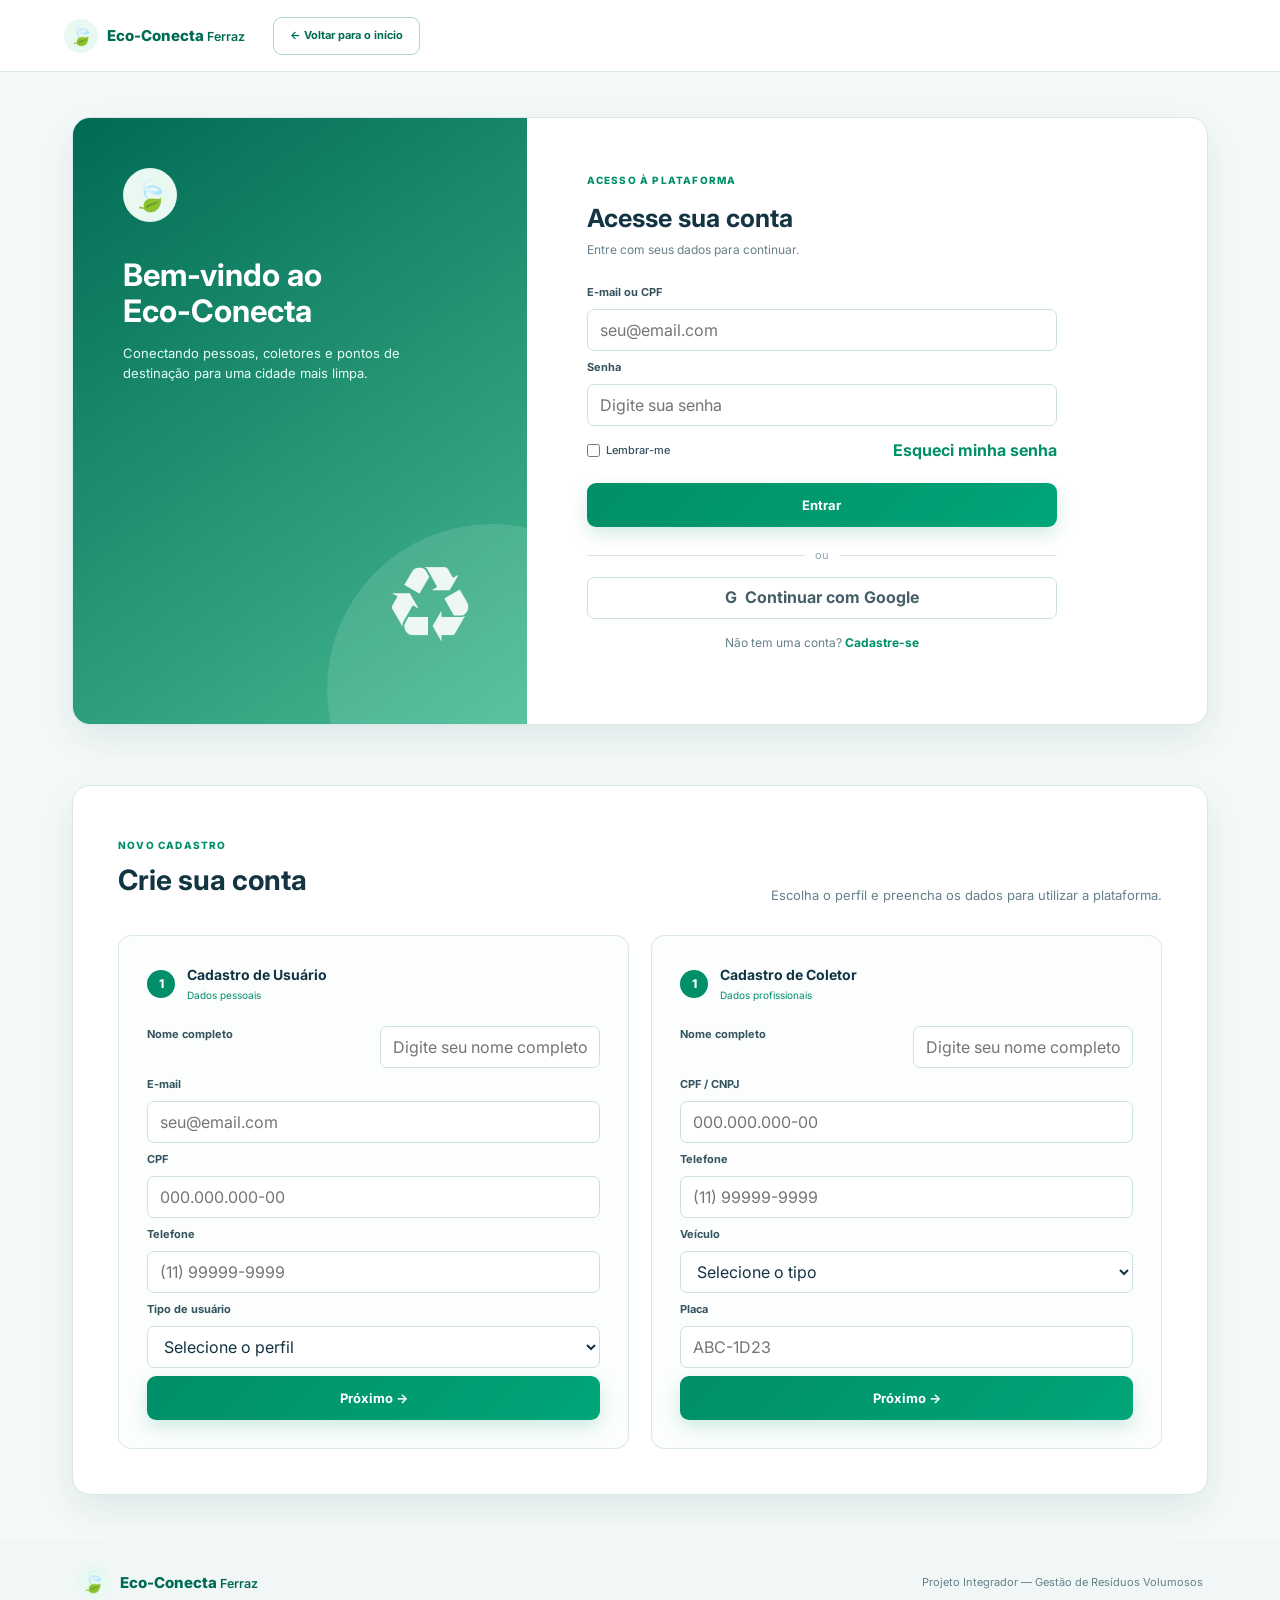
==== cadastro.html @ 70cba229 "Primeira versao novo projeto" ====
<!DOCTYPE html>
<html lang="pt-BR">
<head>
  <meta charset="UTF-8">
  <meta name="viewport" content="width=device-width, initial-scale=1.0">
  <title>Cadastro e Login | Eco-Conecta</title>
  <link rel="stylesheet" href="style.css">
</head>
<body class="auth-page">

  <header class="topbar">
    <a href="index.html" class="logo">
      <span class="logo-mark">🍃</span>
      <span>Eco-Conecta <small>Ferraz</small></span>
    </a>
    <a class="btn btn-outline btn-small" href="index.html">← Voltar para o início</a>
  </header>

  <main class="auth-wrapper">

    <section class="login-card">
      <div class="login-visual">
        <span class="logo-mark big">🍃</span>
        <h1>Bem-vindo ao<br><strong>Eco-Conecta</strong></h1>
        <p>Conectando pessoas, coletores e pontos de destinação para uma cidade mais limpa.</p>
        <div class="visual-icon">♻</div>
      </div>

      <div class="login-form">
        <span class="eyebrow">ACESSO À PLATAFORMA</span>
        <h2>Acesse sua conta</h2>
        <p>Entre com seus dados para continuar.</p>

        <form>
          <label for="login">E-mail ou CPF</label>
          <input id="login" type="text" placeholder="seu@email.com">

          <label for="senha">Senha</label>
          <input id="senha" type="password" placeholder="Digite sua senha">

          <div class="form-row">
            <label class="check"><input type="checkbox"> Lembrar-me</label>
            <a href="#">Esqueci minha senha</a>
          </div>

          <button class="btn btn-primary full" type="submit">Entrar</button>
        </form>

        <div class="divider"><span>ou</span></div>

        <button class="google-btn" type="button">G&nbsp; Continuar com Google</button>
        <p class="register-link">Não tem uma conta? <a href="#cadastro">Cadastre-se</a></p>
      </div>
    </section>

    <section class="register-section" id="cadastro">
      <div class="section-heading">
        <div>
          <span class="eyebrow">NOVO CADASTRO</span>
          <h2>Crie sua conta</h2>
        </div>
        <p>Escolha o perfil e preencha os dados para utilizar a plataforma.</p>
      </div>

      <div class="register-grid">
        <article class="register-card">
          <div class="card-title">
            <span class="number">1</span>
            <div><strong>Cadastro de Usuário</strong><small>Dados pessoais</small></div>
          </div>

          <form>
            <label for="nome">Nome completo</label>
            <input id="nome" type="text" placeholder="Digite seu nome completo">

            <label for="email">E-mail</label>
            <input id="email" type="email" placeholder="seu@email.com">

            <label for="cpf">CPF</label>
            <input id="cpf" type="text" placeholder="000.000.000-00">

            <label for="telefone">Telefone</label>
            <input id="telefone" type="tel" placeholder="(11) 99999-9999">

            <label for="perfil">Tipo de usuário</label>
            <select id="perfil">
              <option value="">Selecione o perfil</option>
              <option>Cidadão</option>
              <option>Coletor</option>
              <option>Empresa</option>
              <option>Gestora</option>
            </select>

            <button class="btn btn-primary full" type="submit">Próximo →</button>
          </form>
        </article>

        <article class="register-card collector">
          <div class="card-title">
            <span class="number">1</span>
            <div><strong>Cadastro de Coletor</strong><small>Dados profissionais</small></div>
          </div>

          <form>
            <label for="coletor-nome">Nome completo</label>
            <input id="coletor-nome" type="text" placeholder="Digite seu nome completo">

            <label for="coletor-cpf">CPF / CNPJ</label>
            <input id="coletor-cpf" type="text" placeholder="000.000.000-00">

            <label for="coletor-tel">Telefone</label>
            <input id="coletor-tel" type="tel" placeholder="(11) 99999-9999">

            <label for="veiculo">Veículo</label>
            <select id="veiculo">
              <option value="">Selecione o tipo</option>
              <option>Caminhão</option>
              <option>Caminhonete</option>
              <option>Utilitário</option>
              <option>Outro</option>
            </select>

            <label for="placa">Placa</label>
            <input id="placa" type="text" placeholder="ABC-1D23">

            <button class="btn btn-primary full" type="submit">Próximo →</button>
          </form>
        </article>
      </div>
    </section>

  </main>

  <footer>
    <div class="logo">
      <span class="logo-mark">🍃</span>
      <span>Eco-Conecta <small>Ferraz</small></span>
    </div>
    <span>Projeto Integrador — Gestão de Resíduos Volumosos</span>
  </footer>

</body>
</html>
---- style.css ----
@import url('https://fonts.googleapis.com/css2?family=Inter:wght@400;500;600;700;800&display=swap');

:root {
  --green: #008f68;
  --green-dark: #006b55;
  --green-soft: #eaf8f2;
  --navy: #073b4c;
  --text: #123443;
  --muted: #66808a;
  --line: #d9e8e7;
  --white: #ffffff;
  --bg: #f5faf9;
  --shadow: 0 14px 40px rgba(7, 59, 76, .10);
}

* { box-sizing: border-box; margin: 0; padding: 0; }

html { scroll-behavior: smooth; }

body {
  font-family: 'Inter', Arial, sans-serif;
  color: var(--text);
  background: var(--white);
  line-height: 1.55;
}

a { color: inherit; text-decoration: none; }

button, input, select { font: inherit; }

.topbar {
  min-height: 72px;
  display: flex;
  align-items: center;
  gap: 28px;
  padding: 0 5%;
  border-bottom: 1px solid var(--line);
  background: rgba(255,255,255,.96);
  position: sticky;
  top: 0;
  z-index: 10;
}

.logo {
  display: inline-flex;
  align-items: center;
  gap: 9px;
  font-size: 15px;
  font-weight: 800;
  color: var(--green-dark);
  white-space: nowrap;
}

.logo small { font-weight: 600; }

.logo-mark {
  width: 34px;
  height: 34px;
  display: grid;
  place-items: center;
  border-radius: 50%;
  background: var(--green-soft);
  font-size: 20px;
}

.logo-mark.big { width: 54px; height: 54px; font-size: 30px; }

.nav {
  display: flex;
  align-items: center;
  justify-content: center;
  gap: 24px;
  flex: 1;
}

.nav a {
  font-size: 12px;
  font-weight: 600;
  color: #47636c;
}

.nav a:hover { color: var(--green); }

.btn {
  min-height: 44px;
  border: 0;
  border-radius: 9px;
  padding: 0 22px;
  display: inline-flex;
  align-items: center;
  justify-content: center;
  gap: 7px;
  font-size: 13px;
  font-weight: 700;
  cursor: pointer;
  transition: .2s ease;
}

.btn:hover { transform: translateY(-1px); }

.btn-primary {
  color: white;
  background: linear-gradient(135deg, var(--green), #00a579);
  box-shadow: 0 7px 18px rgba(0,143,104,.18);
}

.btn-outline {
  color: var(--green-dark);
  border: 1px solid #acd8cb;
  background: white;
}

.btn-light {
  color: var(--green-dark);
  background: white;
}

.btn-outline-light {
  color: white;
  border: 1px solid rgba(255,255,255,.7);
  background: transparent;
}

.btn-small { min-height: 38px; padding: 0 16px; font-size: 11px; }

.full { width: 100%; }

.section { padding: 74px 6%; }

.hero {
  min-height: 590px;
  display: grid;
  grid-template-columns: 1.05fr .95fr;
  align-items: center;
  gap: 40px;
  background: linear-gradient(115deg, #f7fcfb 0%, #e8f8f2 100%);
  overflow: hidden;
}

.eyebrow {
  display: inline-block;
  margin-bottom: 10px;
  color: var(--green);
  font-size: 10px;
  font-weight: 800;
  letter-spacing: .12em;
}

.hero h1 {
  font-size: clamp(34px, 4vw, 56px);
  line-height: 1.08;
  letter-spacing: -.04em;
  margin-bottom: 22px;
}

.hero h1 strong { color: var(--green); }

.hero p {
  max-width: 650px;
  color: #4e6a73;
  font-size: 15px;
}

.hero-actions { display: flex; gap: 12px; margin: 28px 0; }

.hero-highlights {
  display: grid;
  grid-template-columns: repeat(4, 1fr);
  gap: 12px;
  max-width: 720px;
}

.hero-highlights div {
  display: grid;
  grid-template-columns: 30px 1fr;
  column-gap: 7px;
  align-items: center;
  font-size: 10px;
}

.hero-highlights span { grid-row: span 2; font-size: 21px; }
.hero-highlights b { font-size: 10px; }
.hero-highlights small { color: var(--muted); }

.hero-art {
  min-height: 390px;
  position: relative;
  display: grid;
  place-items: center;
}

.art-circle {
  width: 390px;
  height: 390px;
  border-radius: 50%;
  background: radial-gradient(circle, #ccefe0 0 45%, #b4e3d1 46% 67%, transparent 68%);
}

.art-card {
  position: absolute;
  width: 110px;
  height: 110px;
  display: grid;
  place-items: center;
  border-radius: 22px;
  background: white;
  border: 1px solid rgba(0,107,85,.12);
  box-shadow: var(--shadow);
  font-size: 54px;
}

.art-card-sofa { top: 60px; left: 12%; }
.art-card-branch { top: 35px; right: 8%; }
.art-card-rubble { bottom: 75px; left: 22%; }

.art-truck {
  position: absolute;
  right: 20%;
  bottom: 76px;
  font-size: 90px;
  filter: drop-shadow(0 14px 10px rgba(0,0,0,.13));
}

.art-label {
  position: absolute;
  right: 6%;
  bottom: 10px;
  max-width: 230px;
  padding: 15px 18px;
  border-radius: 12px;
  color: white;
  background: linear-gradient(135deg, #00755b, #005344);
  box-shadow: var(--shadow);
}

.art-label strong, .art-label span { display: block; }
.art-label strong { font-size: 13px; }
.art-label span { margin-top: 4px; font-size: 10px; opacity: .9; }

.section-heading {
  display: flex;
  justify-content: space-between;
  align-items: end;
  gap: 30px;
  margin-bottom: 30px;
}

.section-heading.center {
  display: block;
  text-align: center;
}

.section-heading h2 {
  font-size: 28px;
  line-height: 1.2;
  margin-bottom: 8px;
}

.section-heading p {
  max-width: 520px;
  color: var(--muted);
  font-size: 13px;
}

.center p { margin: auto; }

.types { background: #fff; }

.type-grid {
  display: grid;
  grid-template-columns: repeat(6, 1fr);
  gap: 12px;
}

.type-card {
  min-height: 165px;
  padding: 18px;
  border: 1px solid var(--line);
  border-radius: 13px;
  background: white;
  box-shadow: 0 5px 18px rgba(7,59,76,.04);
}

.type-card:hover { border-color: #9ed4c5; }

.type-card span {
  display: block;
  margin-bottom: 12px;
  font-size: 30px;
}

.type-card strong, .type-card small { display: block; }
.type-card strong { font-size: 13px; margin-bottom: 5px; }
.type-card small { color: var(--muted); font-size: 10px; }

.how { background: var(--bg); }

.steps {
  display: grid;
  grid-template-columns: repeat(4, 1fr);
  gap: 16px;
}

.step {
  padding: 26px;
  border-radius: 14px;
  background: white;
  border: 1px solid var(--line);
}

.step span {
  color: var(--green);
  font-size: 12px;
  font-weight: 800;
}

.step h3 { margin: 12px 0 6px; font-size: 16px; }
.step p { color: var(--muted); font-size: 12px; }

.request {
  display: flex;
  align-items: center;
  justify-content: space-between;
  gap: 30px;
  color: white;
  background: linear-gradient(135deg, #006b55, #009a70);
}

.request .eyebrow { color: #a9ebd4; }
.request h2 { font-size: 28px; margin-bottom: 8px; }
.request p { max-width: 650px; opacity: .9; font-size: 13px; }

.transparency {
  display: grid;
  grid-template-columns: auto 1fr auto;
  align-items: center;
  gap: 22px;
  color: white;
  background: #005344;
}

.transparency .eyebrow { color: #9fe3cf; }
.transparency h2 { font-size: 21px; }
.transparency p { color: #c6e8de; font-size: 12px; }
.transparency-icon { font-size: 45px; }

footer {
  min-height: 85px;
  padding: 22px 6%;
  display: flex;
  align-items: center;
  justify-content: space-between;
  gap: 20px;
  color: var(--muted);
  font-size: 11px;
  background: #f1f7f6;
}

/* Cadastro / Login */

.auth-page { background: #f5faf9; }

.auth-wrapper {
  max-width: 1180px;
  margin: 45px auto;
  padding: 0 22px;
}

.login-card {
  display: grid;
  grid-template-columns: .8fr 1.2fr;
  min-height: 440px;
  overflow: hidden;
  border: 1px solid var(--line);
  border-radius: 18px;
  background: white;
  box-shadow: var(--shadow);
}

.login-visual {
  position: relative;
  padding: 50px;
  color: white;
  overflow: hidden;
  background: linear-gradient(145deg, #006b55, #45b991);
}

.login-visual:after {
  content: "";
  position: absolute;
  width: 330px;
  height: 330px;
  right: -130px;
  bottom: -130px;
  border-radius: 50%;
  background: rgba(255,255,255,.12);
}

.login-visual h1 {
  position: relative;
  z-index: 1;
  margin-top: 35px;
  font-size: 31px;
  line-height: 1.15;
}

.login-visual p {
  position: relative;
  z-index: 1;
  max-width: 330px;
  margin-top: 15px;
  color: #e4fff5;
  font-size: 13px;
}

.visual-icon {
  position: absolute;
  z-index: 1;
  right: 50px;
  bottom: 40px;
  font-size: 105px;
  opacity: .9;
}

.login-form {
  padding: 48px 60px;
  max-width: 590px;
}

.login-form h2 { font-size: 25px; margin-bottom: 4px; }
.login-form > p { color: var(--muted); font-size: 12px; margin-bottom: 24px; }

form { display: grid; gap: 8px; }

label {
  color: #34535e;
  font-size: 11px;
  font-weight: 700;
}

input, select {
  width: 100%;
  height: 42px;
  padding: 0 12px;
  border: 1px solid #cfe1df;
  border-radius: 7px;
  outline: none;
  color: var(--text);
  background: white;
}

input:focus, select:focus { border-color: var(--green); box-shadow: 0 0 0 3px rgba(0,143,104,.08); }

.form-row {
  display: flex;
  align-items: center;
  justify-content: space-between;
  margin: 4px 0 12px;
}

.form-row a, .register-link a { color: var(--green); font-weight: 700; }

.check {
  display: flex;
  align-items: center;
  gap: 6px;
  font-weight: 500;
}

.check input { width: auto; height: auto; }

.divider {
  position: relative;
  margin: 20px 0 13px;
  text-align: center;
  color: #91a6ab;
  font-size: 11px;
}

.divider:before {
  content: "";
  position: absolute;
  left: 0; right: 0; top: 50%;
  height: 1px;
  background: var(--line);
}

.divider span { position: relative; padding: 0 10px; background: white; }

.google-btn {
  width: 100%;
  height: 42px;
  border: 1px solid #cfe1df;
  border-radius: 7px;
  background: white;
  color: #455e67;
  font-weight: 700;
  cursor: pointer;
}

.register-link {
  text-align: center;
  margin-top: 15px;
  color: var(--muted);
  font-size: 11px;
}

.register-section {
  margin-top: 60px;
  padding: 45px;
  border-radius: 18px;
  background: white;
  border: 1px solid var(--line);
  box-shadow: var(--shadow);
}

.register-grid {
  display: grid;
  grid-template-columns: 1fr 1fr;
  gap: 22px;
}

.register-card {
  padding: 28px;
  border: 1px solid var(--line);
  border-radius: 13px;
  background: #fbfefd;
}

.card-title {
  display: flex;
  align-items: center;
  gap: 12px;
  margin-bottom: 22px;
}

.card-title .number {
  width: 28px;
  height: 28px;
  display: grid;
  place-items: center;
  border-radius: 50%;
  color: white;
  background: var(--green);
  font-size: 12px;
  font-weight: 800;
}

.card-title strong, .card-title small { display: block; }
.card-title strong { font-size: 14px; }
.card-title small { color: var(--green); font-size: 10px; margin-top: 2px; }

.register-card form { grid-template-columns: 1fr 1fr; column-gap: 12px; }
.register-card form label,
.register-card form input,
.register-card form select,
.register-card form button { grid-column: span 2; }

.register-card form label:nth-of-type(1) { grid-column: span 1; }
.register-card form input:nth-of-type(1) { grid-column: span 1; }

@media (max-width: 1000px) {
  .nav { display: none; }
  .hero { grid-template-columns: 1fr; }
  .hero-art { min-height: 330px; }
  .type-grid { grid-template-columns: repeat(3, 1fr); }
  .steps { grid-template-columns: repeat(2, 1fr); }
}

@media (max-width: 720px) {
  .topbar { padding: 12px 5%; }
  .topbar > .btn { margin-left: auto; }
  .section { padding: 52px 5%; }
  .hero { min-height: auto; padding-top: 55px; }
  .hero h1 { font-size: 36px; }
  .hero-highlights { grid-template-columns: repeat(2, 1fr); }
  .hero-art { transform: scale(.85); margin: -25px 0; }
  .section-heading { display: block; }
  .section-heading p { margin-top: 10px; }
  .type-grid, .steps, .register-grid { grid-template-columns: 1fr; }
  .request, .transparency { display: block; }
  .request .btn, .transparency .btn { margin-top: 20px; }
  .transparency-icon { margin-bottom: 10px; }
  footer { flex-direction: column; align-items: flex-start; }
  .login-card { grid-template-columns: 1fr; }
  .login-visual { min-height: 290px; padding: 35px; }
  .login-form { padding: 35px 25px; }
  .register-section { padding: 25px 18px; }
}

@media (max-width: 450px) {
  .topbar .logo { font-size: 12px; }
  .topbar > .btn { padding: 0 10px; font-size: 10px; }
  .hero-art { transform: scale(.65); margin: -70px 0; }
  .type-grid { grid-template-columns: 1fr 1fr; }
  .register-card form { grid-template-columns: 1fr; }
  .register-card form label,
  .register-card form input,
  .register-card form select,
  .register-card form button,
  .register-card form label:nth-of-type(1),
  .register-card form input:nth-of-type(1) { grid-column: 1; }
}
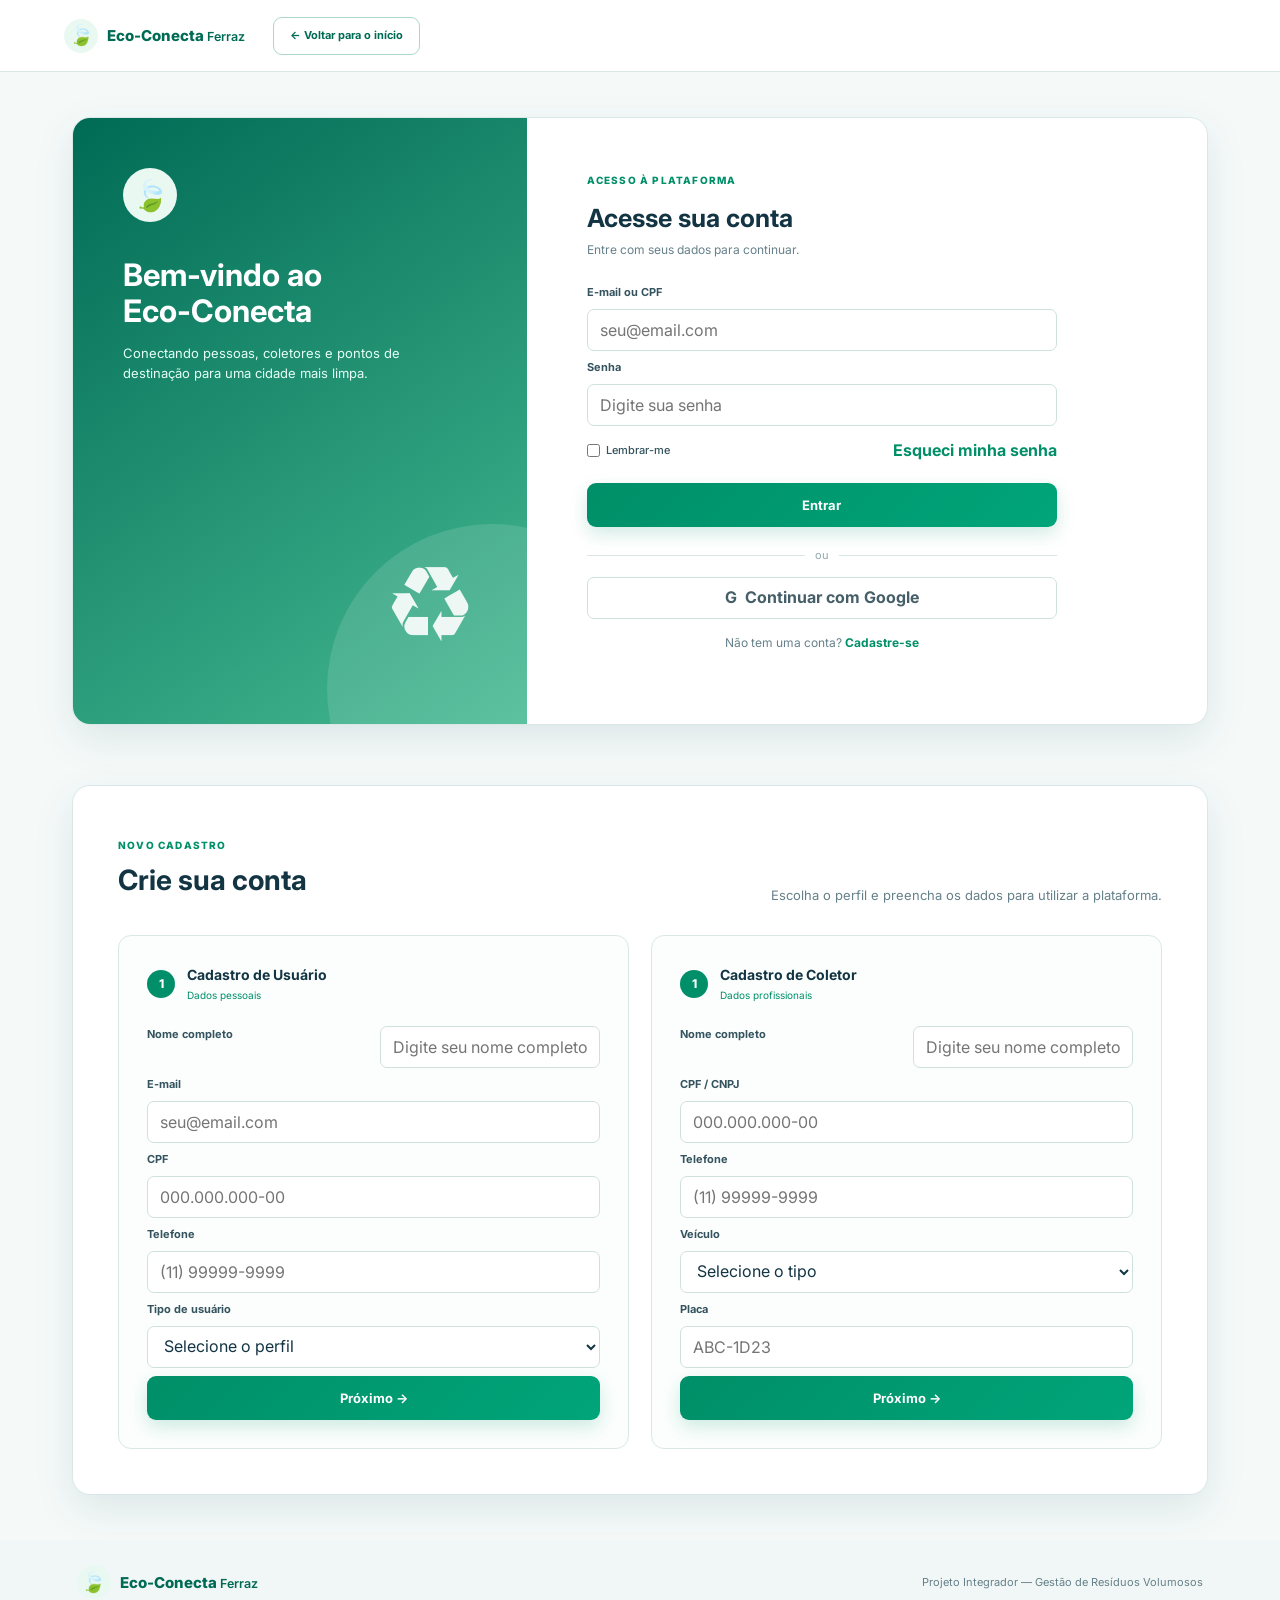
==== commit 56795e0c: "Atualização do link no cadastro.html para CSS/style.css" ====
--- a/cadastro.html
+++ b/cadastro.html
@@ -4,7 +4,7 @@
   <meta charset="UTF-8">
   <meta name="viewport" content="width=device-width, initial-scale=1.0">
   <title>Cadastro e Login | Eco-Conecta</title>
-  <link rel="stylesheet" href="style.css">
+  <link rel="stylesheet" href="CSS/style.css">
 </head>
 <body class="auth-page">
 
--- a/CSS/style.css
+++ b/CSS/style.css
@@ -0,0 +1,604 @@
+
+@import url('https://fonts.googleapis.com/css2?family=Inter:wght@400;500;600;700;800&display=swap');
+
+:root {
+  --green: #008f68;
+  --green-dark: #006b55;
+  --green-soft: #eaf8f2;
+  --navy: #073b4c;
+  --text: #123443;
+  --muted: #66808a;
+  --line: #d9e8e7;
+  --white: #ffffff;
+  --bg: #f5faf9;
+  --shadow: 0 14px 40px rgba(7, 59, 76, .10);
+}
+
+* { box-sizing: border-box; margin: 0; padding: 0; }
+
+html { scroll-behavior: smooth; }
+
+body {
+  font-family: 'Inter', Arial, sans-serif;
+  color: var(--text);
+  background: var(--white);
+  line-height: 1.55;
+}
+
+a { color: inherit; text-decoration: none; }
+
+button, input, select { font: inherit; }
+
+.topbar {
+  min-height: 72px;
+  display: flex;
+  align-items: center;
+  gap: 28px;
+  padding: 0 5%;
+  border-bottom: 1px solid var(--line);
+  background: rgba(255,255,255,.96);
+  position: sticky;
+  top: 0;
+  z-index: 10;
+}
+
+.logo {
+  display: inline-flex;
+  align-items: center;
+  gap: 9px;
+  font-size: 15px;
+  font-weight: 800;
+  color: var(--green-dark);
+  white-space: nowrap;
+}
+
+.logo small { font-weight: 600; }
+
+.logo-mark {
+  width: 34px;
+  height: 34px;
+  display: grid;
+  place-items: center;
+  border-radius: 50%;
+  background: var(--green-soft);
+  font-size: 20px;
+}
+
+.logo-mark.big { width: 54px; height: 54px; font-size: 30px; }
+
+.nav {
+  display: flex;
+  align-items: center;
+  justify-content: center;
+  gap: 24px;
+  flex: 1;
+}
+
+.nav a {
+  font-size: 12px;
+  font-weight: 600;
+  color: #47636c;
+}
+
+.nav a:hover { color: var(--green); }
+
+.btn {
+  min-height: 44px;
+  border: 0;
+  border-radius: 9px;
+  padding: 0 22px;
+  display: inline-flex;
+  align-items: center;
+  justify-content: center;
+  gap: 7px;
+  font-size: 13px;
+  font-weight: 700;
+  cursor: pointer;
+  transition: .2s ease;
+}
+
+.btn:hover { transform: translateY(-1px); }
+
+.btn-primary {
+  color: white;
+  background: linear-gradient(135deg, var(--green), #00a579);
+  box-shadow: 0 7px 18px rgba(0,143,104,.18);
+}
+
+.btn-outline {
+  color: var(--green-dark);
+  border: 1px solid #acd8cb;
+  background: white;
+}
+
+.btn-light {
+  color: var(--green-dark);
+  background: white;
+}
+
+.btn-outline-light {
+  color: white;
+  border: 1px solid rgba(255,255,255,.7);
+  background: transparent;
+}
+
+.btn-small { min-height: 38px; padding: 0 16px; font-size: 11px; }
+
+.full { width: 100%; }
+
+.section { padding: 74px 6%; }
+
+.hero {
+  min-height: 590px;
+  display: grid;
+  grid-template-columns: 1.05fr .95fr;
+  align-items: center;
+  gap: 40px;
+  background: linear-gradient(115deg, #f7fcfb 0%, #e8f8f2 100%);
+  overflow: hidden;
+}
+
+.eyebrow {
+  display: inline-block;
+  margin-bottom: 10px;
+  color: var(--green);
+  font-size: 10px;
+  font-weight: 800;
+  letter-spacing: .12em;
+}
+
+.hero h1 {
+  font-size: clamp(34px, 4vw, 56px);
+  line-height: 1.08;
+  letter-spacing: -.04em;
+  margin-bottom: 22px;
+}
+
+.hero h1 strong { color: var(--green); }
+
+.hero p {
+  max-width: 650px;
+  color: #4e6a73;
+  font-size: 15px;
+}
+
+.hero-actions { display: flex; gap: 12px; margin: 28px 0; }
+
+.hero-highlights {
+  display: grid;
+  grid-template-columns: repeat(4, 1fr);
+  gap: 12px;
+  max-width: 720px;
+}
+
+.hero-highlights div {
+  display: grid;
+  grid-template-columns: 30px 1fr;
+  column-gap: 7px;
+  align-items: center;
+  font-size: 10px;
+}
+
+.hero-highlights span { grid-row: span 2; font-size: 21px; }
+.hero-highlights b { font-size: 10px; }
+.hero-highlights small { color: var(--muted); }
+
+.hero-art {
+  min-height: 390px;
+  position: relative;
+  display: grid;
+  place-items: center;
+}
+
+.art-circle {
+  width: 390px;
+  height: 390px;
+  border-radius: 50%;
+  background: radial-gradient(circle, #ccefe0 0 45%, #b4e3d1 46% 67%, transparent 68%);
+}
+
+.art-card {
+  position: absolute;
+  width: 110px;
+  height: 110px;
+  display: grid;
+  place-items: center;
+  border-radius: 22px;
+  background: white;
+  border: 1px solid rgba(0,107,85,.12);
+  box-shadow: var(--shadow);
+  font-size: 54px;
+}
+
+.art-card-sofa { top: 60px; left: 12%; }
+.art-card-branch { top: 35px; right: 8%; }
+.art-card-rubble { bottom: 75px; left: 22%; }
+
+.art-truck {
+  position: absolute;
+  right: 20%;
+  bottom: 76px;
+  font-size: 90px;
+  filter: drop-shadow(0 14px 10px rgba(0,0,0,.13));
+}
+
+.art-label {
+  position: absolute;
+  right: 6%;
+  bottom: 10px;
+  max-width: 230px;
+  padding: 15px 18px;
+  border-radius: 12px;
+  color: white;
+  background: linear-gradient(135deg, #00755b, #005344);
+  box-shadow: var(--shadow);
+}
+
+.art-label strong, .art-label span { display: block; }
+.art-label strong { font-size: 13px; }
+.art-label span { margin-top: 4px; font-size: 10px; opacity: .9; }
+
+.section-heading {
+  display: flex;
+  justify-content: space-between;
+  align-items: end;
+  gap: 30px;
+  margin-bottom: 30px;
+}
+
+.section-heading.center {
+  display: block;
+  text-align: center;
+}
+
+.section-heading h2 {
+  font-size: 28px;
+  line-height: 1.2;
+  margin-bottom: 8px;
+}
+
+.section-heading p {
+  max-width: 520px;
+  color: var(--muted);
+  font-size: 13px;
+}
+
+.center p { margin: auto; }
+
+.types { background: #fff; }
+
+.type-grid {
+  display: grid;
+  grid-template-columns: repeat(6, 1fr);
+  gap: 12px;
+}
+
+.type-card {
+  min-height: 165px;
+  padding: 18px;
+  border: 1px solid var(--line);
+  border-radius: 13px;
+  background: white;
+  box-shadow: 0 5px 18px rgba(7,59,76,.04);
+}
+
+.type-card:hover { border-color: #9ed4c5; }
+
+.type-card span {
+  display: block;
+  margin-bottom: 12px;
+  font-size: 30px;
+}
+
+.type-card strong, .type-card small { display: block; }
+.type-card strong { font-size: 13px; margin-bottom: 5px; }
+.type-card small { color: var(--muted); font-size: 10px; }
+
+.how { background: var(--bg); }
+
+.steps {
+  display: grid;
+  grid-template-columns: repeat(4, 1fr);
+  gap: 16px;
+}
+
+.step {
+  padding: 26px;
+  border-radius: 14px;
+  background: white;
+  border: 1px solid var(--line);
+}
+
+.step span {
+  color: var(--green);
+  font-size: 12px;
+  font-weight: 800;
+}
+
+.step h3 { margin: 12px 0 6px; font-size: 16px; }
+.step p { color: var(--muted); font-size: 12px; }
+
+.request {
+  display: flex;
+  align-items: center;
+  justify-content: space-between;
+  gap: 30px;
+  color: white;
+  background: linear-gradient(135deg, #006b55, #009a70);
+}
+
+.request .eyebrow { color: #a9ebd4; }
+.request h2 { font-size: 28px; margin-bottom: 8px; }
+.request p { max-width: 650px; opacity: .9; font-size: 13px; }
+
+.transparency {
+  display: grid;
+  grid-template-columns: auto 1fr auto;
+  align-items: center;
+  gap: 22px;
+  color: white;
+  background: #005344;
+}
+
+.transparency .eyebrow { color: #9fe3cf; }
+.transparency h2 { font-size: 21px; }
+.transparency p { color: #c6e8de; font-size: 12px; }
+.transparency-icon { font-size: 45px; }
+
+footer {
+  min-height: 85px;
+  padding: 22px 6%;
+  display: flex;
+  align-items: center;
+  justify-content: space-between;
+  gap: 20px;
+  color: var(--muted);
+  font-size: 11px;
+  background: #f1f7f6;
+}
+
+/* Cadastro / Login */
+
+.auth-page { background: #f5faf9; }
+
+.auth-wrapper {
+  max-width: 1180px;
+  margin: 45px auto;
+  padding: 0 22px;
+}
+
+.login-card {
+  display: grid;
+  grid-template-columns: .8fr 1.2fr;
+  min-height: 440px;
+  overflow: hidden;
+  border: 1px solid var(--line);
+  border-radius: 18px;
+  background: white;
+  box-shadow: var(--shadow);
+}
+
+.login-visual {
+  position: relative;
+  padding: 50px;
+  color: white;
+  overflow: hidden;
+  background: linear-gradient(145deg, #006b55, #45b991);
+}
+
+.login-visual:after {
+  content: "";
+  position: absolute;
+  width: 330px;
+  height: 330px;
+  right: -130px;
+  bottom: -130px;
+  border-radius: 50%;
+  background: rgba(255,255,255,.12);
+}
+
+.login-visual h1 {
+  position: relative;
+  z-index: 1;
+  margin-top: 35px;
+  font-size: 31px;
+  line-height: 1.15;
+}
+
+.login-visual p {
+  position: relative;
+  z-index: 1;
+  max-width: 330px;
+  margin-top: 15px;
+  color: #e4fff5;
+  font-size: 13px;
+}
+
+.visual-icon {
+  position: absolute;
+  z-index: 1;
+  right: 50px;
+  bottom: 40px;
+  font-size: 105px;
+  opacity: .9;
+}
+
+.login-form {
+  padding: 48px 60px;
+  max-width: 590px;
+}
+
+.login-form h2 { font-size: 25px; margin-bottom: 4px; }
+.login-form > p { color: var(--muted); font-size: 12px; margin-bottom: 24px; }
+
+form { display: grid; gap: 8px; }
+
+label {
+  color: #34535e;
+  font-size: 11px;
+  font-weight: 700;
+}
+
+input, select {
+  width: 100%;
+  height: 42px;
+  padding: 0 12px;
+  border: 1px solid #cfe1df;
+  border-radius: 7px;
+  outline: none;
+  color: var(--text);
+  background: white;
+}
+
+input:focus, select:focus { border-color: var(--green); box-shadow: 0 0 0 3px rgba(0,143,104,.08); }
+
+.form-row {
+  display: flex;
+  align-items: center;
+  justify-content: space-between;
+  margin: 4px 0 12px;
+}
+
+.form-row a, .register-link a { color: var(--green); font-weight: 700; }
+
+.check {
+  display: flex;
+  align-items: center;
+  gap: 6px;
+  font-weight: 500;
+}
+
+.check input { width: auto; height: auto; }
+
+.divider {
+  position: relative;
+  margin: 20px 0 13px;
+  text-align: center;
+  color: #91a6ab;
+  font-size: 11px;
+}
+
+.divider:before {
+  content: "";
+  position: absolute;
+  left: 0; right: 0; top: 50%;
+  height: 1px;
+  background: var(--line);
+}
+
+.divider span { position: relative; padding: 0 10px; background: white; }
+
+.google-btn {
+  width: 100%;
+  height: 42px;
+  border: 1px solid #cfe1df;
+  border-radius: 7px;
+  background: white;
+  color: #455e67;
+  font-weight: 700;
+  cursor: pointer;
+}
+
+.register-link {
+  text-align: center;
+  margin-top: 15px;
+  color: var(--muted);
+  font-size: 11px;
+}
+
+.register-section {
+  margin-top: 60px;
+  padding: 45px;
+  border-radius: 18px;
+  background: white;
+  border: 1px solid var(--line);
+  box-shadow: var(--shadow);
+}
+
+.register-grid {
+  display: grid;
+  grid-template-columns: 1fr 1fr;
+  gap: 22px;
+}
+
+.register-card {
+  padding: 28px;
+  border: 1px solid var(--line);
+  border-radius: 13px;
+  background: #fbfefd;
+}
+
+.card-title {
+  display: flex;
+  align-items: center;
+  gap: 12px;
+  margin-bottom: 22px;
+}
+
+.card-title .number {
+  width: 28px;
+  height: 28px;
+  display: grid;
+  place-items: center;
+  border-radius: 50%;
+  color: white;
+  background: var(--green);
+  font-size: 12px;
+  font-weight: 800;
+}
+
+.card-title strong, .card-title small { display: block; }
+.card-title strong { font-size: 14px; }
+.card-title small { color: var(--green); font-size: 10px; margin-top: 2px; }
+
+.register-card form { grid-template-columns: 1fr 1fr; column-gap: 12px; }
+.register-card form label,
+.register-card form input,
+.register-card form select,
+.register-card form button { grid-column: span 2; }
+
+.register-card form label:nth-of-type(1) { grid-column: span 1; }
+.register-card form input:nth-of-type(1) { grid-column: span 1; }
+
+@media (max-width: 1000px) {
+  .nav { display: none; }
+  .hero { grid-template-columns: 1fr; }
+  .hero-art { min-height: 330px; }
+  .type-grid { grid-template-columns: repeat(3, 1fr); }
+  .steps { grid-template-columns: repeat(2, 1fr); }
+}
+
+@media (max-width: 720px) {
+  .topbar { padding: 12px 5%; }
+  .topbar > .btn { margin-left: auto; }
+  .section { padding: 52px 5%; }
+  .hero { min-height: auto; padding-top: 55px; }
+  .hero h1 { font-size: 36px; }
+  .hero-highlights { grid-template-columns: repeat(2, 1fr); }
+  .hero-art { transform: scale(.85); margin: -25px 0; }
+  .section-heading { display: block; }
+  .section-heading p { margin-top: 10px; }
+  .type-grid, .steps, .register-grid { grid-template-columns: 1fr; }
+  .request, .transparency { display: block; }
+  .request .btn, .transparency .btn { margin-top: 20px; }
+  .transparency-icon { margin-bottom: 10px; }
+  footer { flex-direction: column; align-items: flex-start; }
+  .login-card { grid-template-columns: 1fr; }
+  .login-visual { min-height: 290px; padding: 35px; }
+  .login-form { padding: 35px 25px; }
+  .register-section { padding: 25px 18px; }
+}
+
+@media (max-width: 450px) {
+  .topbar .logo { font-size: 12px; }
+  .topbar > .btn { padding: 0 10px; font-size: 10px; }
+  .hero-art { transform: scale(.65); margin: -70px 0; }
+  .type-grid { grid-template-columns: 1fr 1fr; }
+  .register-card form { grid-template-columns: 1fr; }
+  .register-card form label,
+  .register-card form input,
+  .register-card form select,
+  .register-card form button,
+  .register-card form label:nth-of-type(1),
+  .register-card form input:nth-of-type(1) { grid-column: 1; }
+}
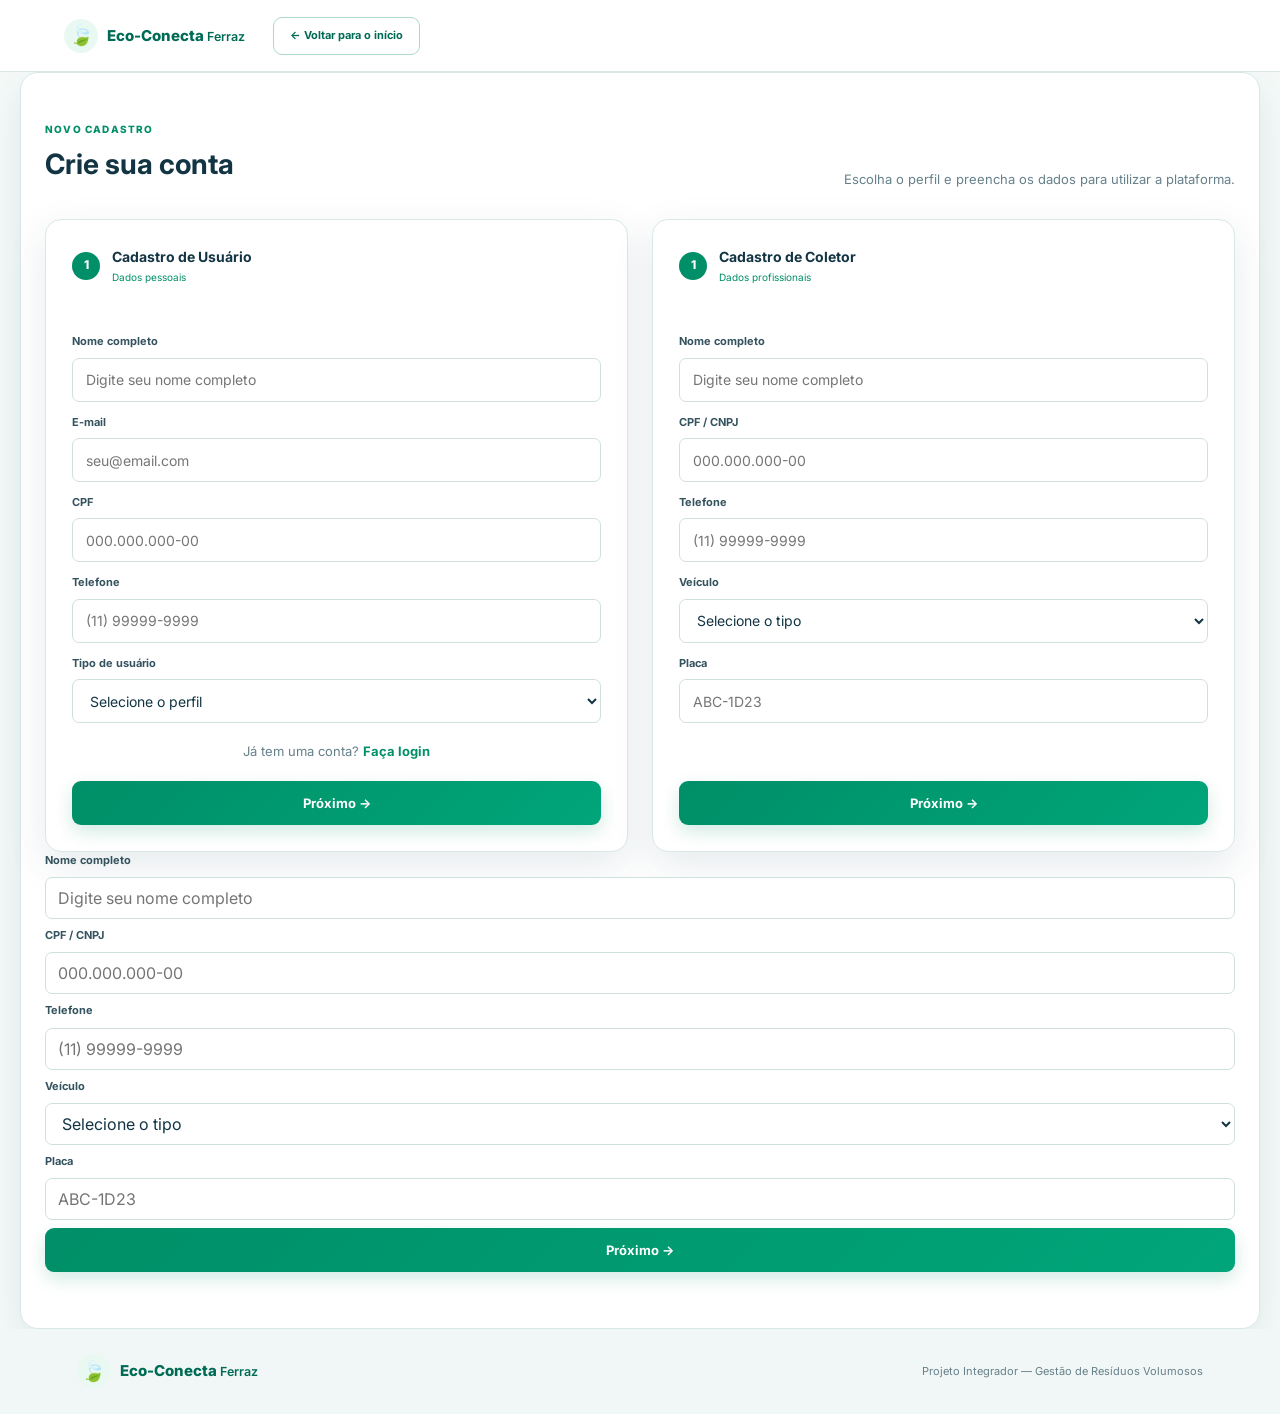
==== commit ab703baa: "Merge pull request #1 from VanderntMachado/main Pullrequest para a adição de contribuidor entre outr" ====
--- a/cadastro.html
+++ b/cadastro.html
@@ -3,56 +3,28 @@
 <head>
   <meta charset="UTF-8">
   <meta name="viewport" content="width=device-width, initial-scale=1.0">
-  <title>Cadastro e Login | Eco-Conecta</title>
+  <title>Cadastro | Eco-Conecta</title>
   <link rel="stylesheet" href="CSS/style.css">
+  <script src="JS/cadastro.js" defer></script>
 </head>
 <body class="auth-page">
 
   <header class="topbar">
-    <a href="index.html" class="logo">
-      <span class="logo-mark">🍃</span>
-      <span>Eco-Conecta <small>Ferraz</small></span>
-    </a>
-    <a class="btn btn-outline btn-small" href="index.html">← Voltar para o início</a>
+   <a class="logo" href="index.html">
+    <span class="logo-mark">
+     🍃
+    </span>
+    <span>
+     Eco-Conecta
+     <small>
+      Ferraz
+     </small>
+    </span>
+   </a>
+   <a class="btn btn-outline btn-small" href="index.html">
+    &larr; Voltar para o in&iacute;cio
+   </a>
   </header>
-
-  <main class="auth-wrapper">
-
-    <section class="login-card">
-      <div class="login-visual">
-        <span class="logo-mark big">🍃</span>
-        <h1>Bem-vindo ao<br><strong>Eco-Conecta</strong></h1>
-        <p>Conectando pessoas, coletores e pontos de destinação para uma cidade mais limpa.</p>
-        <div class="visual-icon">♻</div>
-      </div>
-
-      <div class="login-form">
-        <span class="eyebrow">ACESSO À PLATAFORMA</span>
-        <h2>Acesse sua conta</h2>
-        <p>Entre com seus dados para continuar.</p>
-
-        <form>
-          <label for="login">E-mail ou CPF</label>
-          <input id="login" type="text" placeholder="seu@email.com">
-
-          <label for="senha">Senha</label>
-          <input id="senha" type="password" placeholder="Digite sua senha">
-
-          <div class="form-row">
-            <label class="check"><input type="checkbox"> Lembrar-me</label>
-            <a href="#">Esqueci minha senha</a>
-          </div>
-
-          <button class="btn btn-primary full" type="submit">Entrar</button>
-        </form>
-
-        <div class="divider"><span>ou</span></div>
-
-        <button class="google-btn" type="button">G&nbsp; Continuar com Google</button>
-        <p class="register-link">Não tem uma conta? <a href="#cadastro">Cadastre-se</a></p>
-      </div>
-    </section>
-
     <section class="register-section" id="cadastro">
       <div class="section-heading">
         <div>
@@ -90,7 +62,7 @@
               <option>Empresa</option>
               <option>Gestora</option>
             </select>
-
+            <p class="register-link">Já tem uma conta? <a href="login.html">Faça login</a></p>
             <button class="btn btn-primary full" type="submit">Próximo →</button>
           </form>
         </article>
@@ -127,17 +99,66 @@
           </form>
         </article>
       </div>
-    </section>
-
+      <form>
+       <label for="coletor-nome">
+        Nome completo
+       </label>
+       <input id="coletor-nome" placeholder="Digite seu nome completo" type="text"/>
+       <label for="coletor-cpf">
+        CPF / CNPJ
+       </label>
+       <input id="coletor-cpf" placeholder="000.000.000-00" type="text"/>
+       <label for="coletor-tel">
+        Telefone
+       </label>
+       <input id="coletor-tel" placeholder="(11) 99999-9999" type="tel"/>
+       <label for="veiculo">
+        Ve&iacute;culo
+       </label>
+       <select id="veiculo">
+        <option value="">
+         Selecione o tipo
+        </option>
+        <option>
+         Caminh&atilde;o
+        </option>
+        <option>
+         Caminhonete
+        </option>
+        <option>
+         Utilit&aacute;rio
+        </option>
+        <option>
+         Outro
+        </option>
+       </select>
+       <label for="placa">
+        Placa
+       </label>
+       <input id="placa" placeholder="ABC-1D23" type="text"/>
+       <button class="btn btn-primary full" type="submit">
+        Pr&oacute;ximo &rarr;
+       </button>
+      </form>
+     </article>
+    </div>
+   </section>
   </main>
-
   <footer>
-    <div class="logo">
-      <span class="logo-mark">🍃</span>
-      <span>Eco-Conecta <small>Ferraz</small></span>
-    </div>
-    <span>Projeto Integrador — Gestão de Resíduos Volumosos</span>
+   <div class="logo">
+    <span class="logo-mark">
+     🍃
+    </span>
+    <span>
+     Eco-Conecta
+     <small>
+      Ferraz
+     </small>
+    </span>
+   </div>
+   <span>
+    Projeto Integrador &mdash; Gest&atilde;o de Res&iacute;duos Volumosos
+   </span>
   </footer>
-
 </body>
 </html>
--- a/CSS/style.css
+++ b/CSS/style.css
@@ -1,4 +1,3 @@
-
 @import url('https://fonts.googleapis.com/css2?family=Inter:wght@400;500;600;700;800&display=swap');
 
 :root {
@@ -357,8 +356,6 @@
   background: #f1f7f6;
 }
 
-/* Cadastro / Login */
-
 .auth-page { background: #f5faf9; }
 
 .auth-wrapper {
@@ -500,10 +497,19 @@
 }
 
 .register-link {
+  position: relative;
+  left: 0;
   text-align: center;
   margin-top: 15px;
   color: var(--muted);
-  font-size: 11px;
+  font-size: 12px;
+}
+
+.register-linkl {
+  text-align: center;
+  margin-top: 15px;
+  color: var(--muted);
+  font-size: 12px;
 }
 
 .register-section {
@@ -602,3 +608,744 @@
   .register-card form label:nth-of-type(1),
   .register-card form input:nth-of-type(1) { grid-column: 1; }
 }
+
+body.internal-page {
+    font-family: 'Inter', Arial, sans-serif;
+    color: var(--text);
+    background: var(--bg);
+    font-size: 14px;
+    line-height: 1.5;
+}
+
+body.internal-page *,
+body.internal-page *::before,
+body.internal-page *::after {
+    box-sizing: border-box;
+}
+
+body.internal-page button,
+body.internal-page input,
+body.internal-page select {
+    font: inherit;
+}
+
+body.internal-page a {
+    color: inherit;
+    text-decoration: none;
+}
+
+body.internal-page .topbar {
+    height: 68px;
+    min-height: 68px;
+    background: var(--white);
+    border-bottom: 1px solid var(--line);
+    display: flex;
+    align-items: center;
+    justify-content: space-between;
+    padding: 0 4%;
+    gap: 18px;
+    position: static;
+    z-index: auto;
+}
+
+body.internal-page .logo {
+    display: inline-flex;
+    align-items: center;
+    gap: 9px;
+    font-size: 14px;
+    font-weight: 800;
+    color: var(--green-dark);
+    white-space: nowrap;
+}
+
+body.internal-page .logo-mark {
+    width: 35px;
+    height: 35px;
+    display: grid;
+    place-items: center;
+    background: var(--green-soft);
+    border-radius: 50%;
+    font-size: 20px;
+}
+
+body.internal-page .nav {
+    display: flex;
+    align-items: center;
+    justify-content: center;
+    gap: 20px;
+    flex: initial;
+}
+
+body.internal-page .nav a {
+    color: #4f6972;
+    font-size: 12px;
+    font-weight: 600;
+}
+
+body.internal-page .btn {
+    min-height: 0;
+    display: inline-flex;
+    align-items: center;
+    justify-content: center;
+    gap: 7px;
+    padding: 11px 16px;
+    border: 0;
+    border-radius: 8px;
+    font-size: 12px;
+    font-weight: 700;
+    line-height: 1.4;
+    cursor: pointer;
+    transition: background .2s ease, transform .2s ease;
+}
+
+body.internal-page .btn:hover {
+    transform: translateY(-1px);
+}
+
+body.internal-page .btn.primary {
+    color: var(--white);
+    background: var(--green);
+}
+
+body.internal-page .btn.outline {
+    color: var(--green-dark);
+    background: var(--white);
+    border: 1px solid var(--line);
+}
+
+body.internal-page .page {
+    width: 100%;
+    max-width: 1440px;
+    margin: 0 auto;
+    padding: 30px 4% 45px;
+}
+
+body.internal-page .heading {
+    display: flex;
+    align-items: flex-end;
+    justify-content: space-between;
+    gap: 20px;
+    margin-bottom: 22px;
+}
+
+body.internal-page .eyebrow {
+    display: inline-block;
+    margin-bottom: 6px;
+    color: var(--green);
+    font-size: 10px;
+    font-weight: 800;
+    letter-spacing: .1em;
+}
+
+body.internal-page h1 {
+    margin: 6px 0;
+    font-size: 30px;
+    line-height: 1.2;
+    letter-spacing: normal;
+}
+
+body.internal-page h2 {
+    margin: 0 0 5px;
+    font-size: 15px;
+    line-height: 1.35;
+}
+
+body.internal-page .muted {
+    color: var(--muted);
+}
+
+body.internal-page .small {
+    font-size: 11px;
+}
+
+body.internal-page .stats {
+    display: grid;
+    grid-template-columns: repeat(4, minmax(0, 1fr));
+    gap: 12px;
+    margin-bottom: 20px;
+}
+
+body.internal-page .stat,
+body.internal-page .panel,
+body.internal-page .table-panel {
+    background: var(--white);
+    border: 1px solid var(--line);
+    border-radius: 12px;
+}
+
+body.internal-page .stat {
+    display: flex;
+    align-items: center;
+    gap: 12px;
+    padding: 16px;
+}
+
+body.internal-page .stat-icon {
+    width: 40px;
+    height: 40px;
+    flex: 0 0 40px;
+    display: grid;
+    place-items: center;
+    background: var(--green-soft);
+    border-radius: 10px;
+    font-size: 20px;
+}
+
+body.internal-page .stat span,
+body.internal-page .stat strong {
+    display: block;
+}
+
+body.internal-page .stat span {
+    color: var(--muted);
+    font-size: 11px;
+}
+
+body.internal-page .stat strong {
+    font-size: 23px;
+}
+
+body.internal-page .tabs {
+    display: flex;
+    flex-wrap: wrap;
+    gap: 8px;
+    margin-bottom: 14px;
+}
+
+body.internal-page .tab {
+    padding: 10px 14px;
+    background: var(--white);
+    border: 1px solid var(--line);
+    border-radius: 8px;
+    font-size: 12px;
+    font-weight: 700;
+    cursor: pointer;
+}
+
+body.internal-page .tab.active {
+    color: var(--white);
+    background: var(--green);
+}
+
+body.internal-page .filters {
+    display: flex;
+    flex-wrap: wrap;
+    gap: 10px;
+    padding: 14px;
+    background: #fbfefd;
+    border-bottom: 1px solid var(--line);
+}
+
+body.internal-page .filters input,
+body.internal-page .filters select,
+body.internal-page .field input,
+body.internal-page .field select {
+    min-width: 0;
+    height: 39px;
+    padding: 0 11px;
+    color: var(--text);
+    background: var(--white);
+    border: 1px solid var(--line);
+    border-radius: 7px;
+}
+
+body.internal-page .filters input {
+    flex: 1;
+    min-width: 190px;
+}
+
+body.internal-page .table-panel {
+    overflow: hidden;
+}
+
+body.internal-page .table-wrap {
+    overflow-x: auto;
+}
+
+body.internal-page table {
+    width: 100%;
+    border-collapse: collapse;
+    white-space: nowrap;
+}
+
+body.internal-page th,
+body.internal-page td {
+    padding: 13px 14px;
+    border-bottom: 1px solid #edf3f2;
+    text-align: left;
+    font-size: 11px;
+}
+
+body.internal-page th {
+    color: #56717a;
+    background: #f6faf9;
+}
+
+body.internal-page td {
+    color: #34535e;
+}
+
+body.internal-page .status {
+    display: inline-block;
+    padding: 4px 8px;
+    border-radius: 20px;
+    background: #e0f7eb;
+    color: #087b52;
+    font-size: 10px;
+    font-weight: 700;
+}
+
+body.internal-page .blue {
+    color: #1769aa;
+    background: #e2f1ff;
+}
+
+body.internal-page .warn {
+    color: #986000;
+    background: #fff0d4;
+}
+
+body.internal-page .red {
+    color: #b12b2b;
+    background: #ffe5e5;
+}
+
+body.internal-page .pagination {
+    display: flex;
+    justify-content: space-between;
+    gap: 12px;
+    padding: 13px 15px;
+    color: var(--muted);
+    font-size: 11px;
+}
+
+body.internal-page .dashboard {
+    display: grid;
+    grid-template-columns: 205px minmax(0, 1fr);
+    min-height: calc(100vh - 68px);
+}
+
+body.internal-page .sidebar {
+    display: flex;
+    flex-direction: column;
+    gap: 5px;
+    padding: 20px 13px;
+    color: var(--white);
+    background: var(--navy);
+}
+
+body.internal-page .side-brand {
+    padding: 0 8px 20px;
+    font-size: 12px;
+    font-weight: 800;
+}
+
+body.internal-page .side-link {
+    padding: 11px 10px;
+    border-radius: 7px;
+    color: #d5e7e9;
+    font-size: 12px;
+}
+
+body.internal-page .side-link.active,
+body.internal-page .side-link:hover {
+    color: var(--white);
+    background: #0d5964;
+}
+
+body.internal-page .side-bottom {
+    margin-top: auto;
+    padding: 18px 8px 0;
+    border-top: 1px solid #37636b;
+    font-size: 11px;
+}
+
+body.internal-page .dashmain {
+    min-width: 0;
+    padding: 26px 24px;
+}
+
+body.internal-page .dashhead {
+    display: flex;
+    align-items: center;
+    justify-content: space-between;
+    gap: 15px;
+    margin-bottom: 20px;
+}
+
+body.internal-page .dashhead h1 {
+    font-size: 24px;
+}
+
+body.internal-page .grid2 {
+    display: grid;
+    grid-template-columns: minmax(0, 1.25fr) minmax(260px, .8fr);
+    gap: 16px;
+}
+
+body.internal-page .panel {
+    padding: 18px;
+}
+
+body.internal-page .field {
+    display: flex;
+    flex-direction: column;
+    gap: 6px;
+    margin-bottom: 13px;
+}
+
+body.internal-page .field label {
+    font-size: 11px;
+    font-weight: 700;
+}
+
+body.internal-page .field input,
+body.internal-page .field select {
+    width: 100%;
+}
+
+body.internal-page .formgrid {
+    display: grid;
+    grid-template-columns: repeat(2, minmax(0, 1fr));
+    gap: 0 12px;
+}
+
+body.internal-page .tokenbox {
+    display: flex;
+    min-height: 270px;
+    flex-direction: column;
+    align-items: center;
+    justify-content: center;
+    padding: 22px;
+    border: 1px solid #cfe9df;
+    border-radius: 12px;
+    background: linear-gradient(145deg, var(--green-soft), #f7fcfa);
+    text-align: center;
+}
+
+body.internal-page .tokencode {
+    margin: 13px 0;
+    color: var(--green-dark);
+    font-size: 20px;
+    font-weight: 800;
+}
+
+body.internal-page .notice {
+    margin-top: 13px;
+    padding: 12px;
+    border-radius: 8px;
+    color: #426b60;
+    background: #f0f8f5;
+    font-size: 11px;
+}
+
+body.internal-page .authshell {
+    max-width: 1100px;
+    margin: 42px auto;
+    padding: 0 20px;
+}
+
+body.internal-page .authcard {
+    display: grid;
+    grid-template-columns: .9fr 1.1fr;
+    min-height: 460px;
+    overflow: hidden;
+    background: var(--white);
+    border: 1px solid var(--line);
+    border-radius: 16px;
+}
+
+body.internal-page .authart {
+    display: flex;
+    flex-direction: column;
+    justify-content: space-between;
+    padding: 40px;
+    color: var(--white);
+    background: linear-gradient(145deg, var(--green-dark), #52bc98);
+}
+
+body.internal-page .authart h1 {
+    font-size: 30px;
+}
+
+body.internal-page .authart p {
+    color: #e1fff4;
+    font-size: 13px;
+}
+
+body.internal-page .bigicon {
+    align-self: flex-end;
+    font-size: 80px;
+}
+
+body.internal-page .authform {
+    align-self: center;
+    padding: 42px;
+}
+
+body.internal-page .authform h2 {
+    margin: 6px 0;
+    font-size: 25px;
+}
+
+body.internal-page .authform > p {
+    margin-bottom: 22px;
+    color: var(--muted);
+    font-size: 12px;
+}
+
+body.internal-page .authform form {
+    display: flex;
+    flex-direction: column;
+    gap: 8px;
+}
+
+body.internal-page .authform label {
+    font-size: 11px;
+    font-weight: 700;
+}
+
+body.internal-page .authform input {
+    height: 43px;
+    margin-bottom: 7px;
+    padding: 0 12px;
+    border: 1px solid var(--line);
+    border-radius: 7px;
+}
+
+body.internal-page .backlink {
+    display: block;
+    margin-top: 17px;
+    color: var(--green);
+    font-size: 12px;
+    font-weight: 700;
+    text-align: center;
+}
+
+body.internal-page .success {
+    display: none;
+    margin-top: 14px;
+    padding: 12px;
+    border-radius: 8px;
+    color: #087b52;
+    background: #e0f7eb;
+    font-size: 12px;
+}
+
+body.internal-page .success.show {
+    display: block;
+}
+
+@media (max-width: 900px) {
+    body.internal-page .nav {
+        display: none;
+    }
+
+    body.internal-page .stats {
+        grid-template-columns: repeat(2, minmax(0, 1fr));
+    }
+
+    body.internal-page .dashboard {
+        grid-template-columns: 1fr;
+    }
+
+    body.internal-page .sidebar {
+        flex-direction: row;
+        flex-wrap: wrap;
+    }
+
+    body.internal-page .side-brand,
+    body.internal-page .side-bottom {
+        display: none;
+    }
+
+    body.internal-page .side-link {
+        padding: 9px;
+    }
+
+    body.internal-page .grid2 {
+        grid-template-columns: 1fr;
+    }
+
+    body.internal-page .heading {
+        align-items: flex-start;
+        flex-direction: column;
+    }
+}
+
+@media (max-width: 620px) {
+    body.internal-page .topbar {
+        padding: 0 4%;
+    }
+
+    body.internal-page .page {
+        padding: 22px 4%;
+    }
+
+    body.internal-page .stats {
+        grid-template-columns: repeat(2, minmax(0, 1fr));
+    }
+
+    body.internal-page .stat {
+        padding: 11px;
+    }
+
+    body.internal-page .stat strong {
+        font-size: 19px;
+    }
+
+    body.internal-page .dashmain {
+        padding: 20px 12px;
+    }
+
+    body.internal-page .formgrid {
+        grid-template-columns: 1fr;
+    }
+
+    body.internal-page .authcard {
+        grid-template-columns: 1fr;
+    }
+
+    body.internal-page .authart {
+        min-height: 210px;
+        padding: 25px;
+    }
+
+    body.internal-page .bigicon {
+        font-size: 45px;
+    }
+
+    body.internal-page .authform {
+        padding: 28px 22px;
+    }
+
+    body.internal-page h1 {
+        font-size: 25px;
+    }
+
+    body.internal-page .dashhead {
+        align-items: flex-start;
+        flex-direction: column;
+    }
+}
+
+
+
+.type-card .wood-icon {
+  display: block;
+  width: 34px;
+  height: 34px;
+  margin-bottom: 12px;
+  font-size: initial;
+}
+
+.type-card .wood-icon svg {
+  display: block;
+  width: 100%;
+  height: 100%;
+}
+
+
+.register-section {
+  width: 100%;
+  max-width: 1240px;
+  margin: 0 auto;
+  padding: 42px 24px 56px;
+}
+
+.register-grid {
+  display: grid;
+  grid-template-columns: repeat(2, minmax(0, 1fr));
+  align-items: stretch;
+  gap: 24px;
+}
+
+.register-card {
+  min-width: 0;
+  padding: 26px;
+  border: 1px solid var(--line);
+  border-radius: 16px;
+  background: #fff;
+  box-shadow: var(--shadow);
+}
+
+.register-card form {
+  display: grid;
+  grid-template-columns: minmax(0, 1fr);
+  gap: 8px;
+  margin-top: 22px;
+}
+
+.register-card form label,
+.register-card form input,
+.register-card form select,
+.register-card form button,
+.register-card form .register-link {
+  grid-column: 1 / -1 !important;
+  width: 100%;
+  min-width: 0;
+}
+
+.register-card form label {
+  margin-top: 5px;
+  line-height: 1.4;
+}
+
+.register-card form input,
+.register-card form select {
+  display: block;
+  height: 44px;
+  padding: 0 13px;
+  font-size: 14px;
+}
+
+.register-card form .register-link {
+  margin: 10px 0 4px;
+  font-size: 13px;
+}
+
+.register-card form button {
+  min-height: 44px;
+  justify-self: stretch;
+}
+
+@media (max-width: 760px) {
+  .register-section { padding: 28px 16px 40px; }
+  .register-grid { grid-template-columns: minmax(0, 1fr); gap: 18px; }
+  .register-card { padding: 22px 18px; }
+}
+
+.register-grid {
+  align-items: stretch;
+}
+
+.register-card {
+  display: flex;
+  flex-direction: column;
+}
+
+.register-card form {
+  display: flex;
+  flex-direction: column;
+  flex: 1;
+  min-width: 0;
+}
+
+.register-card form label,
+.register-card form input,
+.register-card form select,
+.register-card form .register-link,
+.register-card form button {
+  width: 100%;
+  box-sizing: border-box;
+}
+
+.register-card form button {
+  margin-top: auto;
+  min-height: 44px;
+  align-self: stretch;
+}
+
+.register-card form .register-link {
+  margin: 10px 0 12px;
+}
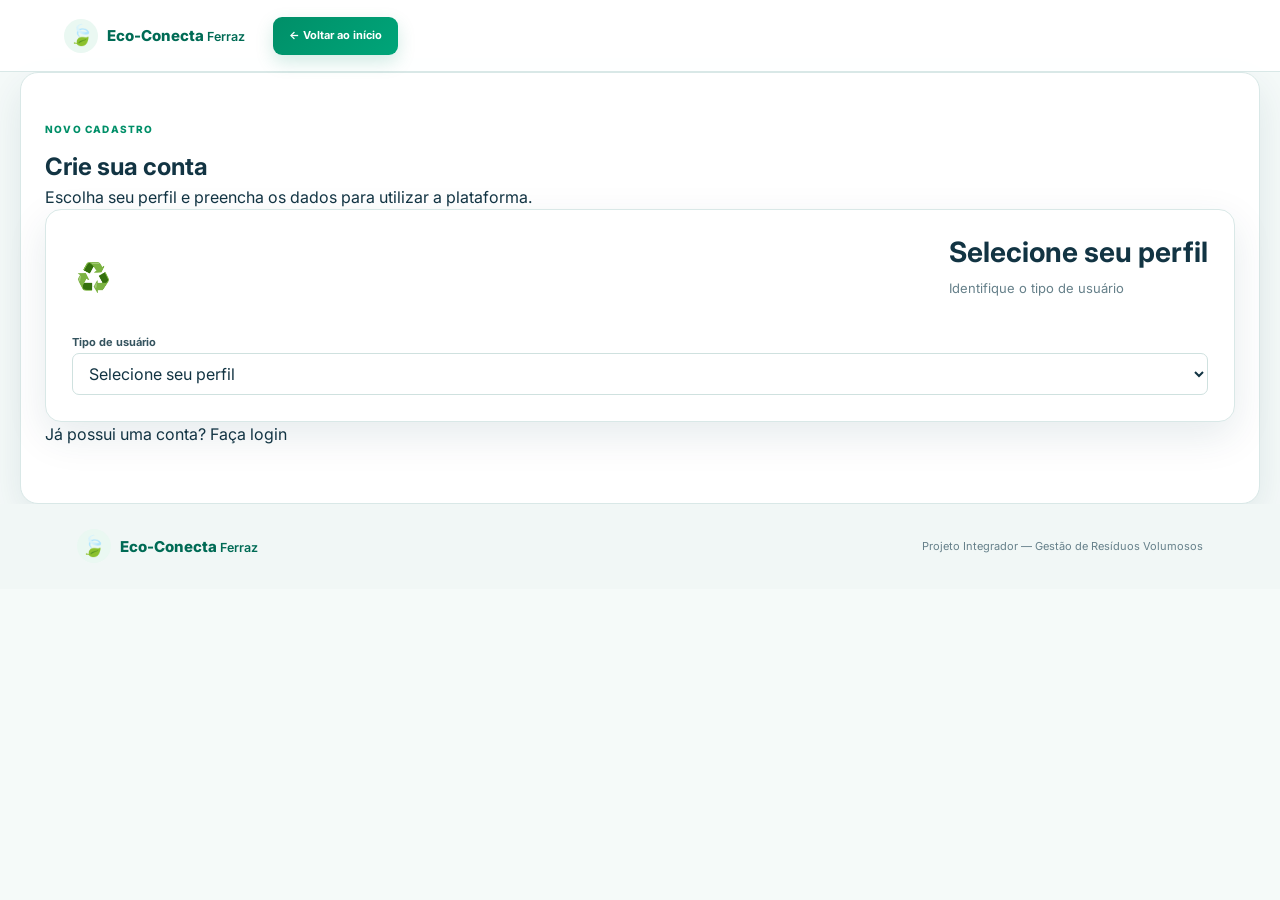
==== commit 9c9b4d3e: "ALTERAÇÃO CADASTRO ALTEREI OS CAMPOS DO CADASTRO PARA FICAR DE ACORDO COM AS REGRAS DE NEGÓCIO E AS " ====
--- a/cadastro.html
+++ b/cadastro.html
@@ -1,150 +1,924 @@
 <!DOCTYPE html>
 <html lang="pt-BR">
+
 <head>
-  <meta charset="UTF-8">
-  <meta name="viewport" content="width=device-width, initial-scale=1.0">
-  <title>Cadastro | Eco-Conecta</title>
-  <link rel="stylesheet" href="CSS/style.css">
-  <script src="JS/cadastro.js" defer></script>
+    <meta charset="UTF-8">
+    <meta name="viewport" content="width=device-width, initial-scale=1.0">
+
+    <title>Cadastro | Eco-Conecta Ferraz</title>
+
+    <link rel="stylesheet" href="CSS/style.css">
+    <script src="JS/cadastro.js" defer></script>
+
+    <style>
+        [hidden] {
+            display: none !important;
+        }
+
+        .step-emoji {
+            font-size: 28px;
+            width: 42px;
+            height: 42px;
+            display: flex;
+            align-items: center;
+            justify-content: center;
+            flex-shrink: 0;
+        }
+
+        .form-subtitle {
+            margin-top: 24px;
+            margin-bottom: 12px;
+            font-weight: 600;
+        }
+
+        .form-help {
+            display: block;
+            margin-top: 5px;
+            font-size: 12px;
+            color: #64748b;
+        }
+
+        .form-group input[type="file"] {
+            padding: 10px;
+        }
+    </style>
 </head>
+
 <body class="auth-page">
 
-  <header class="topbar">
-   <a class="logo" href="index.html">
-    <span class="logo-mark">
-     🍃
-    </span>
-    <span>
-     Eco-Conecta
-     <small>
-      Ferraz
-     </small>
-    </span>
-   </a>
-   <a class="btn btn-outline btn-small" href="index.html">
-    &larr; Voltar para o in&iacute;cio
-   </a>
-  </header>
-    <section class="register-section" id="cadastro">
-      <div class="section-heading">
-        <div>
-          <span class="eyebrow">NOVO CADASTRO</span>
-          <h2>Crie sua conta</h2>
-        </div>
-        <p>Escolha o perfil e preencha os dados para utilizar a plataforma.</p>
-      </div>
-
-      <div class="register-grid">
-        <article class="register-card">
-          <div class="card-title">
-            <span class="number">1</span>
-            <div><strong>Cadastro de Usuário</strong><small>Dados pessoais</small></div>
-          </div>
-
-          <form>
-            <label for="nome">Nome completo</label>
-            <input id="nome" type="text" placeholder="Digite seu nome completo">
-
-            <label for="email">E-mail</label>
-            <input id="email" type="email" placeholder="seu@email.com">
-
-            <label for="cpf">CPF</label>
-            <input id="cpf" type="text" placeholder="000.000.000-00">
-
-            <label for="telefone">Telefone</label>
-            <input id="telefone" type="tel" placeholder="(11) 99999-9999">
-
-            <label for="perfil">Tipo de usuário</label>
-            <select id="perfil">
-              <option value="">Selecione o perfil</option>
-              <option>Cidadão</option>
-              <option>Coletor</option>
-              <option>Empresa</option>
-              <option>Gestora</option>
-            </select>
-            <p class="register-link">Já tem uma conta? <a href="login.html">Faça login</a></p>
-            <button class="btn btn-primary full" type="submit">Próximo →</button>
-          </form>
-        </article>
-
-        <article class="register-card collector">
-          <div class="card-title">
-            <span class="number">1</span>
-            <div><strong>Cadastro de Coletor</strong><small>Dados profissionais</small></div>
-          </div>
-
-          <form>
-            <label for="coletor-nome">Nome completo</label>
-            <input id="coletor-nome" type="text" placeholder="Digite seu nome completo">
-
-            <label for="coletor-cpf">CPF / CNPJ</label>
-            <input id="coletor-cpf" type="text" placeholder="000.000.000-00">
-
-            <label for="coletor-tel">Telefone</label>
-            <input id="coletor-tel" type="tel" placeholder="(11) 99999-9999">
-
-            <label for="veiculo">Veículo</label>
-            <select id="veiculo">
-              <option value="">Selecione o tipo</option>
-              <option>Caminhão</option>
-              <option>Caminhonete</option>
-              <option>Utilitário</option>
-              <option>Outro</option>
-            </select>
-
-            <label for="placa">Placa</label>
-            <input id="placa" type="text" placeholder="ABC-1D23">
-
-            <button class="btn btn-primary full" type="submit">Próximo →</button>
-          </form>
-        </article>
-      </div>
-      <form>
-       <label for="coletor-nome">
-        Nome completo
-       </label>
-       <input id="coletor-nome" placeholder="Digite seu nome completo" type="text"/>
-       <label for="coletor-cpf">
-        CPF / CNPJ
-       </label>
-       <input id="coletor-cpf" placeholder="000.000.000-00" type="text"/>
-       <label for="coletor-tel">
-        Telefone
-       </label>
-       <input id="coletor-tel" placeholder="(11) 99999-9999" type="tel"/>
-       <label for="veiculo">
-        Ve&iacute;culo
-       </label>
-       <select id="veiculo">
-        <option value="">
-         Selecione o tipo
-        </option>
-        <option>
-         Caminh&atilde;o
-        </option>
-        <option>
-         Caminhonete
-        </option>
-        <option>
-         Utilit&aacute;rio
-        </option>
-        <option>
-         Outro
-        </option>
-       </select>
-       <label for="placa">
-        Placa
-       </label>
-       <input id="placa" placeholder="ABC-1D23" type="text"/>
-       <button class="btn btn-primary full" type="submit">
-        Pr&oacute;ximo &rarr;
-       </button>
-      </form>
-     </article>
-    </div>
-   </section>
-  </main>
-  <footer>
+    <!-- CABEÇALHO -->
+    <header class="topbar">
+
+        <a class="logo" href="index.html">
+            <span class="logo-mark">
+                🍃
+            </span>
+
+            <span>
+                Eco-Conecta
+                <small>Ferraz</small>
+            </span>
+        </a>
+
+        <a class="btn btn-primary btn-small" href="index.html">
+            ← Voltar ao início
+        </a>
+
+    </header>
+
+    <main class="container">
+
+        <section class="register-section" id="formularios-cadastro">
+
+            <div class="register-header">
+                <div>
+                    <span class="eyebrow">NOVO CADASTRO</span>
+                    <h1>Crie sua conta</h1>
+                </div>
+
+                <p>
+                    Escolha seu perfil e preencha os dados
+                    para utilizar a plataforma.
+                </p>
+            </div>
+
+            <!-- SELEÇÃO DE PERFIL -->
+
+            <article class="register-card">
+
+                <div class="section-heading">
+                    <span class="step-emoji">♻️</span>
+
+                    <div>
+                        <h2>Selecione seu perfil</h2>
+                        <p>Identifique o tipo de usuário</p>
+                    </div>
+                </div>
+
+                <div class="form-group">
+                    <label for="perfil">Tipo de usuário</label>
+
+                    <select id="perfil" name="perfil" required>
+                        <option value="">Selecione seu perfil</option>
+                        <option value="cidadao">Cidadão</option>
+                        <option value="coletor">Coletor</option>
+                        <option value="empresa">Empresa</option>
+                    </select>
+                </div>
+
+            </article>
+
+
+            <!-- CADASTRO DE CIDADÃO -->
+
+            <article class="register-card" id="form-cidadao" hidden>
+
+                <div class="section-heading">
+                    <span class="step-emoji">👤</span>
+
+                    <div>
+                        <h2>Cadastro de cidadão</h2>
+                        <p>Dados pessoais e endereço</p>
+                    </div>
+                </div>
+
+                <form id="cadastro-cidadao" method="post">
+
+                    <h3 class="form-subtitle">Dados pessoais</h3>
+
+                    <div class="form-group">
+                        <label for="nome-cidadao">Nome completo</label>
+                        <input
+                            type="text"
+                            id="nome-cidadao"
+                            name="nome"
+                            placeholder="Digite seu nome completo"
+                            autocomplete="name"
+                            required>
+                    </div>
+
+                    <div class="form-group">
+                        <label for="email-cidadao">E-mail</label>
+                        <input
+                            type="email"
+                            id="email-cidadao"
+                            name="email"
+                            placeholder="Digite seu e-mail"
+                            autocomplete="email"
+                            required>
+                    </div>
+
+                    <div class="form-group">
+                        <label for="cpf-cidadao">CPF</label>
+                        <input
+                            type="text"
+                            id="cpf-cidadao"
+                            name="cpf"
+                            placeholder="000.000.000-00"
+                            maxlength="14"
+                            required>
+                    </div>
+
+                    <div class="form-group">
+                        <label for="telefone-cidadao">Telefone</label>
+                        <input
+                            type="tel"
+                            id="telefone-cidadao"
+                            name="numeroTelefone"
+                            placeholder="(00) 00000-0000"
+                            required>
+                    </div>
+
+                    <h3 class="form-subtitle">Endereço</h3>
+
+                    <div class="form-group">
+                        <label for="tipo-logradouro-cidadao">
+                            Tipo de logradouro
+                        </label>
+
+                        <select
+                            id="tipo-logradouro-cidadao"
+                            name="tipoLogradouro"
+                            required>
+                            <option value="">Selecione</option>
+                            <option value="Rua">Rua</option>
+                            <option value="Avenida">Avenida</option>
+                            <option value="Alameda">Alameda</option>
+                            <option value="Travessa">Travessa</option>
+                            <option value="Estrada">Estrada</option>
+                            <option value="Praça">Praça</option>
+                            <option value="Outro">Outro</option>
+                        </select>
+                    </div>
+
+                    <div class="form-group">
+                        <label for="logradouro-cidadao">Logradouro</label>
+                        <input
+                            type="text"
+                            id="logradouro-cidadao"
+                            name="logradouro"
+                            placeholder="Nome da rua ou avenida"
+                            required>
+                    </div>
+
+                    <div class="form-group">
+                        <label for="numero-cidadao">Número</label>
+                        <input
+                            type="text"
+                            id="numero-cidadao"
+                            name="numero"
+                            required>
+                    </div>
+
+                    <div class="form-group">
+                        <label for="complemento-cidadao">Complemento</label>
+                        <input
+                            type="text"
+                            id="complemento-cidadao"
+                            name="complemento">
+                    </div>
+
+                    <div class="form-group">
+                        <label for="bairro-cidadao">Bairro</label>
+                        <input
+                            type="text"
+                            id="bairro-cidadao"
+                            name="bairro"
+                            required>
+                    </div>
+
+                    <div class="form-group">
+                        <label for="cidade-cidadao">Cidade</label>
+                        <input
+                            type="text"
+                            id="cidade-cidadao"
+                            name="cidade"
+                            required>
+                    </div>
+
+                    <div class="form-group">
+                        <label for="estado-cidadao">Estado</label>
+                        <input
+                            type="text"
+                            id="estado-cidadao"
+                            name="estado"
+                            maxlength="2"
+                            placeholder="SP"
+                            required>
+                    </div>
+
+                    <div class="form-group">
+                        <label for="cep-cidadao">CEP</label>
+                        <input
+                            type="text"
+                            id="cep-cidadao"
+                            name="cep"
+                            placeholder="00000-000"
+                            maxlength="9"
+                            required>
+                    </div>
+
+                    <h3 class="form-subtitle">Acesso à plataforma</h3>
+
+                    <div class="form-group">
+                        <label for="senha-cidadao">Senha</label>
+                        <input
+                            type="password"
+                            id="senha-cidadao"
+                            name="senha"
+                            placeholder="Crie sua senha"
+                            minlength="8"
+                            autocomplete="new-password"
+                            required>
+                    </div>
+
+                    <button type="submit" class="btn-primary">
+                        Criar conta
+                    </button>
+
+                </form>
+
+            </article>
+
+
+            <!-- CADASTRO DE COLETOR AUTÔNOMO -->
+
+            <article class="register-card" id="form-coletor" hidden>
+
+                <div class="section-heading">
+                    <span class="step-emoji">🚛</span>
+
+                    <div>
+                        <h2>Cadastro de coletor</h2>
+                        <p>Cadastro de coletor autônomo</p>
+                    </div>
+                </div>
+
+                <form
+                    id="cadastro-coletor"
+                    method="post"
+                    enctype="multipart/form-data">
+
+                    <h3 class="form-subtitle">Dados pessoais</h3>
+
+                    <div class="form-group">
+                        <label for="nome-coletor">Nome completo</label>
+                        <input
+                            type="text"
+                            id="nome-coletor"
+                            name="nome"
+                            placeholder="Digite seu nome completo"
+                            required>
+                    </div>
+
+                    <div class="form-group">
+                        <label for="email-coletor">E-mail</label>
+                        <input
+                            type="email"
+                            id="email-coletor"
+                            name="email"
+                            placeholder="Digite seu e-mail"
+                            required>
+                    </div>
+
+                    <div class="form-group">
+                        <label for="cpf-coletor">CPF</label>
+                        <input
+                            type="text"
+                            id="cpf-coletor"
+                            name="cpf"
+                            placeholder="000.000.000-00"
+                            maxlength="14"
+                            required>
+                    </div>
+
+                    <div class="form-group">
+                        <label for="cnpj-coletor">CNPJ (se aplicável)</label>
+                        <input
+                            type="text"
+                            id="cnpj-coletor"
+                            name="cnpj"
+                            placeholder="00.000.000/0000-00"
+                            maxlength="18">
+                    </div>
+
+                    <div class="form-group">
+                        <label for="telefone-coletor">Telefone</label>
+                        <input
+                            type="tel"
+                            id="telefone-coletor"
+                            name="numeroTelefone"
+                            placeholder="(00) 00000-0000"
+                            required>
+                    </div>
+
+                    <div class="form-group">
+                        <label for="cnh-coletor">Documento CNH</label>
+                        <input
+                            type="file"
+                            id="cnh-coletor"
+                            name="cnh"
+                            accept="image/*,.pdf"
+                            required>
+                        <small class="form-help">
+                            Envie uma imagem nítida ou PDF da CNH.
+                        </small>
+                    </div>
+
+                    <h3 class="form-subtitle">Endereço</h3>
+
+                    <div class="form-group">
+                        <label for="tipo-logradouro-coletor">
+                            Tipo de logradouro
+                        </label>
+
+                        <select
+                            id="tipo-logradouro-coletor"
+                            name="tipoLogradouro"
+                            required>
+                            <option value="">Selecione</option>
+                            <option value="Rua">Rua</option>
+                            <option value="Avenida">Avenida</option>
+                            <option value="Alameda">Alameda</option>
+                            <option value="Travessa">Travessa</option>
+                            <option value="Estrada">Estrada</option>
+                            <option value="Praça">Praça</option>
+                            <option value="Outro">Outro</option>
+                        </select>
+                    </div>
+
+                    <div class="form-group">
+                        <label for="logradouro-coletor">Logradouro</label>
+                        <input
+                            type="text"
+                            id="logradouro-coletor"
+                            name="logradouro"
+                            required>
+                    </div>
+
+                    <div class="form-group">
+                        <label for="numero-coletor">Número</label>
+                        <input
+                            type="text"
+                            id="numero-coletor"
+                            name="numero"
+                            required>
+                    </div>
+
+                    <div class="form-group">
+                        <label for="complemento-coletor">Complemento</label>
+                        <input
+                            type="text"
+                            id="complemento-coletor"
+                            name="complemento">
+                    </div>
+
+                    <div class="form-group">
+                        <label for="bairro-coletor">Bairro</label>
+                        <input
+                            type="text"
+                            id="bairro-coletor"
+                            name="bairro"
+                            required>
+                    </div>
+
+                    <div class="form-group">
+                        <label for="cidade-coletor">Cidade</label>
+                        <input
+                            type="text"
+                            id="cidade-coletor"
+                            name="cidade"
+                            required>
+                    </div>
+
+                    <div class="form-group">
+                        <label for="estado-coletor">Estado</label>
+                        <input
+                            type="text"
+                            id="estado-coletor"
+                            name="estado"
+                            maxlength="2"
+                            placeholder="SP"
+                            required>
+                    </div>
+
+                    <div class="form-group">
+                        <label for="cep-coletor">CEP</label>
+                        <input
+                            type="text"
+                            id="cep-coletor"
+                            name="cep"
+                            placeholder="00000-000"
+                            maxlength="9"
+                            required>
+                    </div>
+
+                    <h3 class="form-subtitle">Dados do veículo</h3>
+
+                    <div class="form-group">
+                        <label for="placa-coletor">Placa / Matrícula</label>
+                        <input
+                            type="text"
+                            id="placa-coletor"
+                            name="placa"
+                            placeholder="ABC1D23"
+                            required>
+                    </div>
+
+                    <div class="form-group">
+                        <label for="modelo-coletor">Modelo do veículo</label>
+                        <input
+                            type="text"
+                            id="modelo-coletor"
+                            name="modelo"
+                            placeholder="Ex.: caminhão, caminhonete..."
+                            required>
+                    </div>
+
+                    <div class="form-group">
+                        <label for="capacidade-coletor">
+                            Capacidade de carga
+                        </label>
+                        <input
+                            type="number"
+                            id="capacidade-coletor"
+                            name="capacidadeCarga"
+                            min="0"
+                            step="0.01"
+                            placeholder="Informe a capacidade"
+                            required>
+                        <small class="form-help">
+                            Informe a unidade utilizada pelo projeto,
+                            por exemplo, kg.
+                        </small>
+                    </div>
+
+                    <h3 class="form-subtitle">Dados bancários</h3>
+
+                    <div class="form-group">
+                        <label for="banco-coletor">Banco</label>
+                        <input
+                            type="text"
+                            id="banco-coletor"
+                            name="banco"
+                            required>
+                    </div>
+
+                    <div class="form-group">
+                        <label for="agencia-coletor">Agência</label>
+                        <input
+                            type="text"
+                            id="agencia-coletor"
+                            name="agencia"
+                            required>
+                    </div>
+
+                    <div class="form-group">
+                        <label for="conta-coletor">Número da conta</label>
+                        <input
+                            type="text"
+                            id="conta-coletor"
+                            name="numeroConta"
+                            required>
+                    </div>
+
+                    <div class="form-group">
+                        <label for="tipo-conta-coletor">Tipo de conta</label>
+                        <select
+                            id="tipo-conta-coletor"
+                            name="tipoConta"
+                            required>
+                            <option value="">Selecione</option>
+                            <option value="Corrente">Corrente</option>
+                            <option value="Poupança">Poupança</option>
+                        </select>
+                    </div>
+
+                    <div class="form-group">
+                        <label for="tipo-chave-coletor">
+                            Tipo de chave PIX
+                        </label>
+                        <select
+                            id="tipo-chave-coletor"
+                            name="tipoChavePix"
+                            required>
+                            <option value="">Selecione</option>
+                            <option value="CPF">CPF</option>
+                            <option value="CNPJ">CNPJ</option>
+                            <option value="Email">E-mail</option>
+                            <option value="Telefone">Telefone</option>
+                            <option value="Aleatória">Aleatória</option>
+                        </select>
+                    </div>
+
+                    <div class="form-group">
+                        <label for="chave-pix-coletor">Chave PIX</label>
+                        <input
+                            type="text"
+                            id="chave-pix-coletor"
+                            name="chavePix"
+                            required>
+                    </div>
+
+                    <h3 class="form-subtitle">Acesso à plataforma</h3>
+
+                    <div class="form-group">
+                        <label for="senha-coletor">Senha</label>
+                        <input
+                            type="password"
+                            id="senha-coletor"
+                            name="senha"
+                            placeholder="Crie uma senha forte"
+                            minlength="8"
+                            pattern="(?=.*[A-Z])(?=.*[0-9])(?=.*[^A-Za-z0-9]).{8,}"
+                            title="Use pelo menos 8 caracteres, uma letra maiúscula, um número e um caractere especial."
+                            autocomplete="new-password"
+                            required>
+
+                        <small class="form-help">
+                            Mínimo de 8 caracteres, com letra maiúscula,
+                            número e caractere especial.
+                        </small>
+                    </div>
+
+                    <button type="submit" class="btn-primary">
+                        Enviar cadastro para análise
+                    </button>
+
+                    <small class="form-help">
+                        O acesso às rotas será liberado somente após
+                        a validação dos documentos e dados cadastrados.
+                    </small>
+
+                </form>
+
+            </article>
+
+
+            <!-- CADASTRO DE EMPRESA / GESTORA -->
+
+            <article class="register-card" id="form-empresa" hidden>
+
+                <div class="section-heading">
+                    <span class="step-emoji">🏢</span>
+
+                    <div>
+                        <h2>Cadastro de empresa</h2>
+                        <p>Dados institucionais e do representante legal</p>
+                    </div>
+                </div>
+
+                <form
+                    id="cadastro-empresa"
+                    method="post"
+                    enctype="multipart/form-data">
+
+                    <h3 class="form-subtitle">Dados institucionais</h3>
+
+                    <div class="form-group">
+                        <label for="razao-social">Razão social</label>
+                        <input
+                            type="text"
+                            id="razao-social"
+                            name="razaoSocial"
+                            placeholder="Digite a razão social"
+                            required>
+                    </div>
+
+                    <div class="form-group">
+                        <label for="nome-fantasia">Nome fantasia</label>
+                        <input
+                            type="text"
+                            id="nome-fantasia"
+                            name="nomeFantasia"
+                            placeholder="Digite o nome fantasia"
+                            required>
+                    </div>
+
+                    <div class="form-group">
+                        <label for="cnpj-empresa">CNPJ</label>
+                        <input
+                            type="text"
+                            id="cnpj-empresa"
+                            name="cnpj"
+                            placeholder="00.000.000/0000-00"
+                            maxlength="18"
+                            required>
+                    </div>
+
+                    <h3 class="form-subtitle">Representante legal</h3>
+
+                    <div class="form-group">
+                        <label for="representante-empresa">
+                            Nome completo
+                        </label>
+                        <input
+                            type="text"
+                            id="representante-empresa"
+                            name="representanteLegal"
+                            placeholder="Nome do representante legal"
+                            required>
+                    </div>
+
+                    <div class="form-group">
+                        <label for="cpf-representante">
+                            CPF do representante
+                        </label>
+                        <input
+                            type="text"
+                            id="cpf-representante"
+                            name="cpfRepresentante"
+                            placeholder="000.000.000-00"
+                            maxlength="14"
+                            required>
+                    </div>
+
+                    <div class="form-group">
+                        <label for="email-empresa">E-mail institucional</label>
+                        <input
+                            type="email"
+                            id="email-empresa"
+                            name="email"
+                            placeholder="Digite o e-mail institucional"
+                            required>
+                    </div>
+
+                    <div class="form-group">
+                        <label for="telefone-empresa">Telefone</label>
+                        <input
+                            type="tel"
+                            id="telefone-empresa"
+                            name="numeroTelefone"
+                            placeholder="(00) 00000-0000"
+                            required>
+                    </div>
+
+                    <h3 class="form-subtitle">Endereço institucional</h3>
+
+                    <div class="form-group">
+                        <label for="tipo-logradouro-empresa">
+                            Tipo de logradouro
+                        </label>
+
+                        <select
+                            id="tipo-logradouro-empresa"
+                            name="tipoLogradouro"
+                            required>
+                            <option value="">Selecione</option>
+                            <option value="Rua">Rua</option>
+                            <option value="Avenida">Avenida</option>
+                            <option value="Alameda">Alameda</option>
+                            <option value="Travessa">Travessa</option>
+                            <option value="Estrada">Estrada</option>
+                            <option value="Praça">Praça</option>
+                            <option value="Outro">Outro</option>
+                        </select>
+                    </div>
+
+                    <div class="form-group">
+                        <label for="logradouro-empresa">Logradouro</label>
+                        <input
+                            type="text"
+                            id="logradouro-empresa"
+                            name="logradouro"
+                            required>
+                    </div>
+
+                    <div class="form-group">
+                        <label for="numero-empresa">Número</label>
+                        <input
+                            type="text"
+                            id="numero-empresa"
+                            name="numero"
+                            required>
+                    </div>
+
+                    <div class="form-group">
+                        <label for="complemento-empresa">Complemento</label>
+                        <input
+                            type="text"
+                            id="complemento-empresa"
+                            name="complemento">
+                    </div>
+
+                    <div class="form-group">
+                        <label for="bairro-empresa">Bairro</label>
+                        <input
+                            type="text"
+                            id="bairro-empresa"
+                            name="bairro"
+                            required>
+                    </div>
+
+                    <div class="form-group">
+                        <label for="cidade-empresa">Cidade</label>
+                        <input
+                            type="text"
+                            id="cidade-empresa"
+                            name="cidade"
+                            required>
+                    </div>
+
+                    <div class="form-group">
+                        <label for="estado-empresa">Estado</label>
+                        <input
+                            type="text"
+                            id="estado-empresa"
+                            name="estado"
+                            maxlength="2"
+                            placeholder="SP"
+                            required>
+                    </div>
+
+                    <div class="form-group">
+                        <label for="cep-empresa">CEP</label>
+                        <input
+                            type="text"
+                            id="cep-empresa"
+                            name="cep"
+                            placeholder="00000-000"
+                            maxlength="9"
+                            required>
+                    </div>
+
+                    <h3 class="form-subtitle">Dados bancários da empresa</h3>
+
+                    <div class="form-group">
+                        <label for="banco-empresa">Banco</label>
+                        <input
+                            type="text"
+                            id="banco-empresa"
+                            name="banco"
+                            required>
+                    </div>
+
+                    <div class="form-group">
+                        <label for="agencia-empresa">Agência</label>
+                        <input
+                            type="text"
+                            id="agencia-empresa"
+                            name="agencia"
+                            required>
+                    </div>
+
+                    <div class="form-group">
+                        <label for="conta-empresa">Número da conta</label>
+                        <input
+                            type="text"
+                            id="conta-empresa"
+                            name="numeroConta"
+                            required>
+                    </div>
+
+                    <div class="form-group">
+                        <label for="tipo-conta-empresa">Tipo de conta</label>
+                        <select
+                            id="tipo-conta-empresa"
+                            name="tipoConta"
+                            required>
+                            <option value="">Selecione</option>
+                            <option value="Corrente">Corrente</option>
+                            <option value="Poupança">Poupança</option>
+                        </select>
+                    </div>
+
+                    <div class="form-group">
+                        <label for="tipo-chave-empresa">
+                            Tipo de chave PIX
+                        </label>
+                        <select
+                            id="tipo-chave-empresa"
+                            name="tipoChavePix"
+                            required>
+                            <option value="">Selecione</option>
+                            <option value="CNPJ">CNPJ</option>
+                            <option value="Email">E-mail</option>
+                            <option value="Telefone">Telefone</option>
+                            <option value="Aleatória">Aleatória</option>
+                        </select>
+                    </div>
+
+                    <div class="form-group">
+                        <label for="chave-pix-empresa">Chave PIX</label>
+                        <input
+                            type="text"
+                            id="chave-pix-empresa"
+                            name="chavePix"
+                            required>
+                    </div>
+
+                    <h3 class="form-subtitle">Documentação institucional</h3>
+
+                    <div class="form-group">
+                        <label for="estatuto-empresa">
+                            Estatuto social
+                        </label>
+                        <input
+                            type="file"
+                            id="estatuto-empresa"
+                            name="estatutoSocialUrl"
+                            accept=".pdf,image/*"
+                            required>
+                    </div>
+
+                    <div class="form-group">
+                        <label for="cartao-cnpj-empresa">
+                            Cartão CNPJ
+                        </label>
+                        <input
+                            type="file"
+                            id="cartao-cnpj-empresa"
+                            name="cartaoCnpjUrl"
+                            accept=".pdf,image/*"
+                            required>
+                    </div>
+
+                    <h3 class="form-subtitle">Acesso à plataforma</h3>
+
+                    <div class="form-group">
+                        <label for="senha-empresa">Senha</label>
+                        <input
+                            type="password"
+                            id="senha-empresa"
+                            name="senha"
+                            placeholder="Crie uma senha forte"
+                            minlength="8"
+                            pattern="(?=.*[A-Z])(?=.*[0-9])(?=.*[^A-Za-z0-9]).{8,}"
+                            title="Use pelo menos 8 caracteres, uma letra maiúscula, um número e um caractere especial."
+                            autocomplete="new-password"
+                            required>
+
+                        <small class="form-help">
+                            Mínimo de 8 caracteres, com letra maiúscula,
+                            número e caractere especial.
+                        </small>
+                    </div>
+
+                    <button type="submit" class="btn-primary">
+                        Enviar cadastro para análise
+                    </button>
+
+                    <small class="form-help">
+                        O cadastro será submetido à análise documental.
+                    </small>
+
+                </form>
+
+            </article>
+
+
+            <!-- LOGIN -->
+
+            <p class="login-link">
+                Já possui uma conta?
+                <a href="login.html">Faça login</a>
+            </p>
+
+        </section>
+
+    </main>
+
+    <footer>
    <div class="logo">
     <span class="logo-mark">
      🍃
@@ -160,5 +934,6 @@
     Projeto Integrador &mdash; Gest&atilde;o de Res&iacute;duos Volumosos
    </span>
   </footer>
+
 </body>
 </html>
